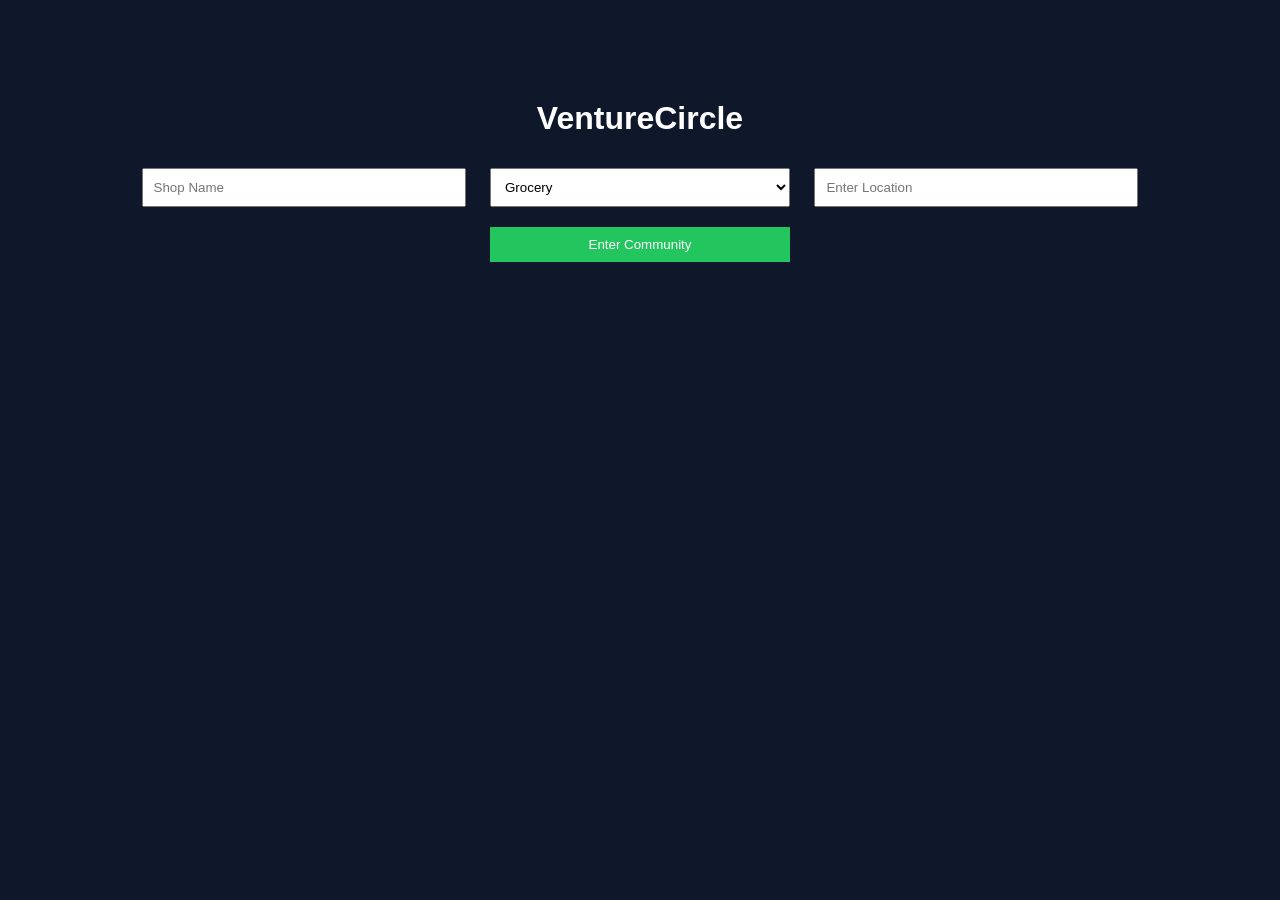
==== index.html @ 06056c74 "Add files via upload" ====
<!DOCTYPE html>
<html>
<head>
  <title>VentureCircle</title>
  <link rel="stylesheet" href="style.css">
</head>
<body>

<div class="container">
  <h1>VentureCircle</h1>

  <input type="text" id="shopName" placeholder="Shop Name">
  
  <select id="shopType">
    <option>Grocery</option>
    <option>Electronics</option>
    <option>Pharmacy</option>
  </select>

  <input type="text" id="location" placeholder="Enter Location">

  <button onclick="register()">Enter Community</button>
</div>

<script src="app.js"></script>
</body>
</html>
---- style.css ----
body {
  font-family: Arial;
  background: #0f172a;
  color: white;
  text-align: center;
}

.container {
  margin-top: 100px;
}

input, select, button {
  padding: 10px;
  margin: 10px;
  width: 80%;
  max-width: 300px;
}

button {
  background: #22c55e;
  border: none;
  color: white;
  cursor: pointer;
}
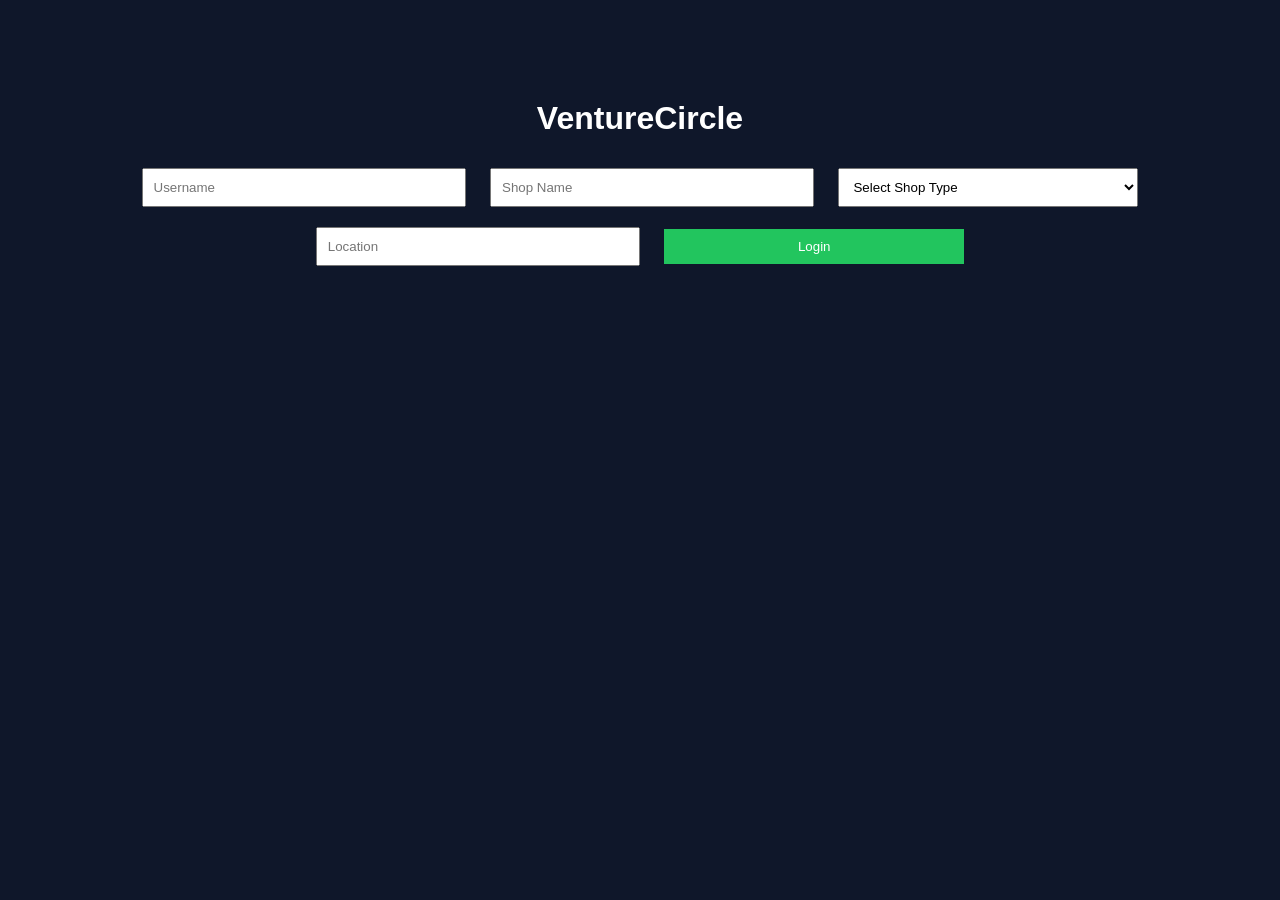
==== commit d413c61a: "Added login system and product database filtering" ====
--- a/index.html
+++ b/index.html
@@ -1,7 +1,7 @@
 <!DOCTYPE html>
 <html>
 <head>
-  <title>VentureCircle</title>
+  <title>VentureCircle Login</title>
   <link rel="stylesheet" href="style.css">
 </head>
 <body>
@@ -9,17 +9,20 @@
 <div class="container">
   <h1>VentureCircle</h1>
 
+  <input type="text" id="username" placeholder="Username">
+  
   <input type="text" id="shopName" placeholder="Shop Name">
-  
+
   <select id="shopType">
+    <option value="">Select Shop Type</option>
+    <option>Electronics</option>
     <option>Grocery</option>
-    <option>Electronics</option>
     <option>Pharmacy</option>
   </select>
 
-  <input type="text" id="location" placeholder="Enter Location">
+  <input type="text" id="location" placeholder="Location">
 
-  <button onclick="register()">Enter Community</button>
+  <button onclick="login()">Login</button>
 </div>
 
 <script src="app.js"></script>
--- a/style.css
+++ b/style.css
@@ -21,4 +21,13 @@
   border: none;
   color: white;
   cursor: pointer;
+}
+.card {
+  background: #1e293b;
+  margin: 10px auto;
+  padding: 15px;
+  width: 80%;
+  max-width: 400px;
+  border-radius: 10px;
+  text-align: left;
 }
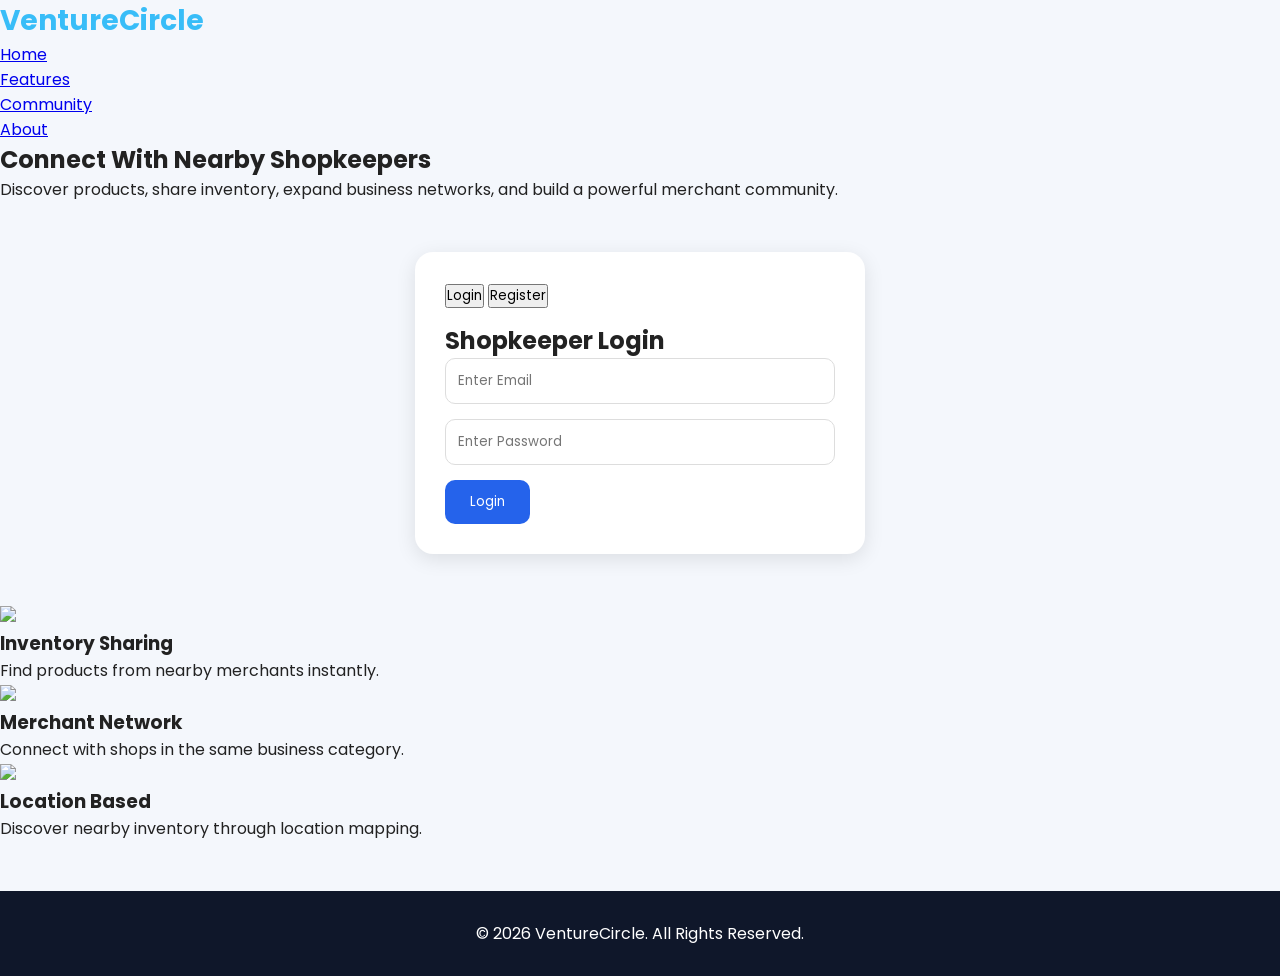
==== commit 85d5897e: "Ecommerce dashboard complete frontend project" ====
--- a/index.html
+++ b/index.html
@@ -1,30 +1,222 @@
 <!DOCTYPE html>
-<html>
+<html lang="en">
+
 <head>
-  <title>VentureCircle Login</title>
-  <link rel="stylesheet" href="style.css">
+    <meta charset="UTF-8">
+    <meta name="viewport" content="width=device-width, initial-scale=1.0">
+    <title>VentureCircle - Shopkeeper Community</title>
+
+    <link rel="stylesheet" href="style.css">
+
+    <link href="https://fonts.googleapis.com/css2?family=Poppins:wght@300;400;500;600;700&display=swap"
+        rel="stylesheet">
 </head>
+
 <body>
 
-<div class="container">
-  <h1>VentureCircle</h1>
-
-  <input type="text" id="username" placeholder="Username">
-  
-  <input type="text" id="shopName" placeholder="Shop Name">
-
-  <select id="shopType">
-    <option value="">Select Shop Type</option>
-    <option>Electronics</option>
-    <option>Grocery</option>
-    <option>Pharmacy</option>
-  </select>
-
-  <input type="text" id="location" placeholder="Location">
-
-  <button onclick="login()">Login</button>
-</div>
-
-<script src="app.js"></script>
+    <!-- Navigation -->
+
+    <nav class="navbar">
+
+        <div class="logo">
+            VentureCircle
+        </div>
+
+        <ul class="nav-links">
+            <li><a href="#">Home</a></li>
+            <li><a href="#">Features</a></li>
+            <li><a href="#">Community</a></li>
+            <li><a href="#">About</a></li>
+        </ul>
+
+    </nav>
+
+    <!-- Hero Section -->
+
+    <section class="hero">
+
+        <div class="hero-content">
+
+            <h1>
+                Connect With Nearby Shopkeepers
+            </h1>
+
+            <p>
+                Discover products, share inventory, expand business networks,
+                and build a powerful merchant community.
+            </p>
+
+        </div>
+
+    </section>
+
+    <!-- Authentication Container -->
+
+    <section class="auth-container">
+
+        <!-- Toggle Buttons -->
+
+        <div class="auth-toggle">
+
+            <button id="loginTab" class="active-tab"
+                onclick="showLogin()">
+                Login
+            </button>
+
+            <button id="registerTab"
+                onclick="showRegister()">
+                Register
+            </button>
+
+        </div>
+
+        <!-- Error Box -->
+
+        <div id="errorBox" class="error-box"></div>
+
+        <!-- Login Form -->
+
+        <div id="loginForm">
+
+            <h2>Shopkeeper Login</h2>
+
+            <input
+                type="email"
+                id="loginEmail"
+                placeholder="Enter Email">
+
+            <input
+                type="password"
+                id="loginPassword"
+                placeholder="Enter Password">
+
+            <button
+                class="primary-btn"
+                onclick="loginUser()">
+                Login
+            </button>
+
+        </div>
+
+        <!-- Register Form -->
+
+        <div id="registerForm" style="display:none;">
+
+            <h2>Create Account</h2>
+
+            <input
+                type="text"
+                id="registerName"
+                placeholder="Shopkeeper Name">
+
+            <input
+                type="email"
+                id="registerEmail"
+                placeholder="Email Address">
+
+            <input
+                type="tel"
+                id="registerMobile"
+                placeholder="Mobile Number">
+
+            <input
+                type="password"
+                id="registerPassword"
+                placeholder="Password">
+
+            <input
+                type="password"
+                id="confirmPassword"
+                placeholder="Confirm Password">
+
+            <button
+                class="primary-btn"
+                onclick="registerUser()">
+                Register
+            </button>
+
+        </div>
+
+    </section>
+
+    <!-- Features -->
+
+    <section class="features">
+
+        <div class="feature-card">
+
+            <img src="https://cdn-icons-png.flaticon.com/512/3081/3081559.png">
+
+            <h3>Inventory Sharing</h3>
+
+            <p>
+                Find products from nearby merchants instantly.
+            </p>
+
+        </div>
+
+        <div class="feature-card">
+
+            <img src="https://cdn-icons-png.flaticon.com/512/3209/3209265.png">
+
+            <h3>Merchant Network</h3>
+
+            <p>
+                Connect with shops in the same business category.
+            </p>
+
+        </div>
+
+        <div class="feature-card">
+
+            <img src="https://cdn-icons-png.flaticon.com/512/2331/2331966.png">
+
+            <h3>Location Based</h3>
+
+            <p>
+                Discover nearby inventory through location mapping.
+            </p>
+
+        </div>
+
+    </section>
+
+    <!-- Footer -->
+
+    <footer>
+
+        <p>
+            © 2026 VentureCircle. All Rights Reserved.
+        </p>
+
+    </footer>
+
+    <!-- JS -->
+
+    <script>
+
+        function showLogin() {
+
+            document.getElementById("loginForm").style.display = "block";
+            document.getElementById("registerForm").style.display = "none";
+
+            document.getElementById("loginTab").classList.add("active-tab");
+            document.getElementById("registerTab").classList.remove("active-tab");
+        }
+
+        function showRegister() {
+
+            document.getElementById("loginForm").style.display = "none";
+            document.getElementById("registerForm").style.display = "block";
+
+            document.getElementById("registerTab").classList.add("active-tab");
+            document.getElementById("loginTab").classList.remove("active-tab");
+        }
+
+    </script>
+
+    <script src="app.js"></script>
+
 </body>
+
 </html>
--- a/style.css
+++ b/style.css
@@ -1,33 +1,451 @@
-body {
-  font-family: Arial;
-  background: #0f172a;
-  color: white;
-  text-align: center;
-}
-
-.container {
-  margin-top: 100px;
-}
-
-input, select, button {
-  padding: 10px;
-  margin: 10px;
-  width: 80%;
-  max-width: 300px;
-}
-
-button {
-  background: #22c55e;
-  border: none;
-  color: white;
-  cursor: pointer;
-}
-.card {
-  background: #1e293b;
-  margin: 10px auto;
-  padding: 15px;
-  width: 80%;
-  max-width: 400px;
-  border-radius: 10px;
-  text-align: left;
+/* =========================
+   GLOBAL STYLES
+========================= */
+
+*{
+    margin:0;
+    padding:0;
+    box-sizing:border-box;
+    font-family:'Poppins',sans-serif;
+}
+
+body{
+    background:#f4f7fc;
+    color:#222;
+    min-height:100vh;
+}
+
+/* =========================
+   NAVBAR
+========================= */
+
+.dashboard-navbar{
+    width:100%;
+    height:70px;
+    background:#0f172a;
+    color:white;
+    display:flex;
+    justify-content:space-between;
+    align-items:center;
+    padding:0 40px;
+    position:sticky;
+    top:0;
+    z-index:1000;
+}
+
+.logo{
+    font-size:28px;
+    font-weight:700;
+    color:#38bdf8;
+}
+
+.nav-right{
+    display:flex;
+    gap:20px;
+    align-items:center;
+}
+
+.logout-btn{
+    background:#ef4444;
+    color:white;
+    border:none;
+    padding:10px 20px;
+    border-radius:8px;
+    cursor:pointer;
+}
+
+/* =========================
+   HERO SECTION
+========================= */
+
+.dashboard-hero{
+    height:350px;
+    background:url('https://images.unsplash.com/photo-1556740749-887f6717d7e4')
+    center center/cover no-repeat;
+    position:relative;
+}
+
+.hero-overlay{
+    width:100%;
+    height:100%;
+    background:rgba(0,0,0,.6);
+    display:flex;
+    flex-direction:column;
+    justify-content:center;
+    align-items:center;
+    color:white;
+    text-align:center;
+}
+
+.hero-overlay h1{
+    font-size:50px;
+    margin-bottom:15px;
+}
+
+.hero-overlay p{
+    font-size:18px;
+    max-width:700px;
+}
+
+/* =========================
+   SEARCH BAR
+========================= */
+
+.search-section{
+    padding:30px;
+    display:flex;
+    justify-content:center;
+}
+
+#searchInput{
+    width:70%;
+    padding:15px;
+    border:none;
+    border-radius:12px;
+    font-size:16px;
+    box-shadow:0 4px 15px rgba(0,0,0,.15);
+}
+
+/* =========================
+   FILTERS
+========================= */
+
+.filter-section{
+    display:flex;
+    justify-content:center;
+    gap:20px;
+    margin-bottom:30px;
+}
+
+.filter-section select{
+    padding:12px;
+    border-radius:10px;
+    border:1px solid #ddd;
+}
+
+/* =========================
+   ADD PRODUCT
+========================= */
+
+.add-product-container{
+    width:90%;
+    max-width:700px;
+    margin:30px auto;
+    background:white;
+    padding:25px;
+    border-radius:15px;
+    box-shadow:0 4px 20px rgba(0,0,0,.1);
+}
+
+.add-product-container h2{
+    margin-bottom:20px;
+}
+
+.add-product-container input,
+.add-product-container textarea{
+    width:100%;
+    padding:12px;
+    margin-bottom:15px;
+    border:1px solid #ccc;
+    border-radius:10px;
+}
+
+.add-product-container textarea{
+    min-height:120px;
+}
+
+/* =========================
+   BUTTONS
+========================= */
+
+.primary-btn{
+    background:#2563eb;
+    color:white;
+    border:none;
+    padding:12px 25px;
+    border-radius:10px;
+    cursor:pointer;
+    transition:.3s;
+}
+
+.primary-btn:hover{
+    background:#1d4ed8;
+}
+
+/* =========================
+   PRODUCT SECTION
+========================= */
+
+.products-section{
+    padding:40px;
+}
+
+.products-section h2{
+    margin-bottom:20px;
+}
+
+.product-grid{
+    display:grid;
+    grid-template-columns:
+    repeat(auto-fit,minmax(280px,1fr));
+    gap:25px;
+}
+
+/* =========================
+   PRODUCT CARD
+========================= */
+
+.card{
+    background:white;
+    border-radius:18px;
+    overflow:hidden;
+    box-shadow:0 5px 25px rgba(0,0,0,.1);
+    transition:.3s;
+    cursor:pointer;
+}
+
+.card:hover{
+    transform:translateY(-10px);
+}
+
+.card img{
+    width:100%;
+    height:220px;
+    object-fit:cover;
+}
+
+.card-content{
+    padding:20px;
+}
+
+.card h3{
+    margin-bottom:10px;
+}
+
+.card p{
+    color:#555;
+}
+
+/* =========================
+   CART SIDEBAR
+========================= */
+
+.cart-sidebar{
+    position:fixed;
+    right:0;
+    top:70px;
+    width:300px;
+    height:100%;
+    background:white;
+    box-shadow:-3px 0 15px rgba(0,0,0,.15);
+    padding:20px;
+    overflow-y:auto;
+}
+
+.cart-sidebar h2{
+    margin-bottom:20px;
+}
+
+.cart-item{
+    padding:10px;
+    border-bottom:1px solid #ddd;
+}
+
+.cart-footer{
+    margin-top:20px;
+}
+
+/* =========================
+   MODAL
+========================= */
+
+.modal{
+    display:none;
+    position:fixed;
+    top:0;
+    left:0;
+    width:100%;
+    height:100%;
+    background:rgba(0,0,0,.75);
+    z-index:9999;
+}
+
+.modal-content{
+    width:90%;
+    max-width:700px;
+    background:white;
+    margin:50px auto;
+    padding:30px;
+    border-radius:20px;
+    position:relative;
+}
+
+.close-btn{
+    position:absolute;
+    right:20px;
+    top:15px;
+    font-size:30px;
+    cursor:pointer;
+}
+
+.modal-image{
+    width:100%;
+    height:350px;
+    object-fit:cover;
+    border-radius:15px;
+    margin-bottom:20px;
+}
+
+/* =========================
+   ACTIVITY SECTION
+========================= */
+
+.activity-section{
+    padding:40px;
+}
+
+.activity-section h2{
+    margin-bottom:20px;
+}
+
+#activityContainer{
+    display:grid;
+    gap:15px;
+}
+
+.activity-card{
+    background:white;
+    padding:15px;
+    border-radius:12px;
+    box-shadow:0 3px 10px rgba(0,0,0,.08);
+}
+
+/* =========================
+   MERCHANT SECTION
+========================= */
+
+.community-section{
+    padding:40px;
+}
+
+#merchantContainer{
+    display:grid;
+    grid-template-columns:
+    repeat(auto-fit,minmax(250px,1fr));
+    gap:20px;
+}
+
+.merchant-card{
+    background:white;
+    border-radius:15px;
+    padding:20px;
+    box-shadow:0 4px 15px rgba(0,0,0,.08);
+}
+
+/* =========================
+   FLOATING BUTTON
+========================= */
+
+.floating-btn{
+    position:fixed;
+    bottom:30px;
+    right:330px;
+    width:55px;
+    height:55px;
+    border:none;
+    border-radius:50%;
+    background:#2563eb;
+    color:white;
+    font-size:22px;
+    cursor:pointer;
+    box-shadow:0 4px 15px rgba(0,0,0,.2);
+}
+
+/* =========================
+   FOOTER
+========================= */
+
+footer{
+    background:#0f172a;
+    color:white;
+    text-align:center;
+    padding:30px;
+    margin-top:50px;
+}
+
+/* =========================
+   LOGIN PAGE STYLES
+========================= */
+
+.auth-container{
+    width:450px;
+    max-width:95%;
+    background:white;
+    margin:50px auto;
+    padding:30px;
+    border-radius:18px;
+    box-shadow:0 5px 20px rgba(0,0,0,.1);
+}
+
+.auth-container input{
+    width:100%;
+    padding:12px;
+    margin-bottom:15px;
+    border-radius:10px;
+    border:1px solid #ddd;
+}
+
+.error-box{
+    color:red;
+    margin-bottom:15px;
+    font-weight:600;
+}
+
+/* =========================
+   RESPONSIVE DESIGN
+========================= */
+
+@media(max-width:992px){
+
+    .cart-sidebar{
+        position:relative;
+        width:100%;
+        top:0;
+        height:auto;
+    }
+
+    .floating-btn{
+        right:20px;
+    }
+
+    .hero-overlay h1{
+        font-size:35px;
+    }
+
+    #searchInput{
+        width:95%;
+    }
+}
+
+@media(max-width:768px){
+
+    .dashboard-navbar{
+        flex-direction:column;
+        height:auto;
+        padding:15px;
+    }
+
+    .filter-section{
+        flex-direction:column;
+        align-items:center;
+    }
+
+    .hero-overlay h1{
+        font-size:28px;
+    }
+
+    .hero-overlay p{
+        font-size:15px;
+        padding:0 20px;
+    }
 }
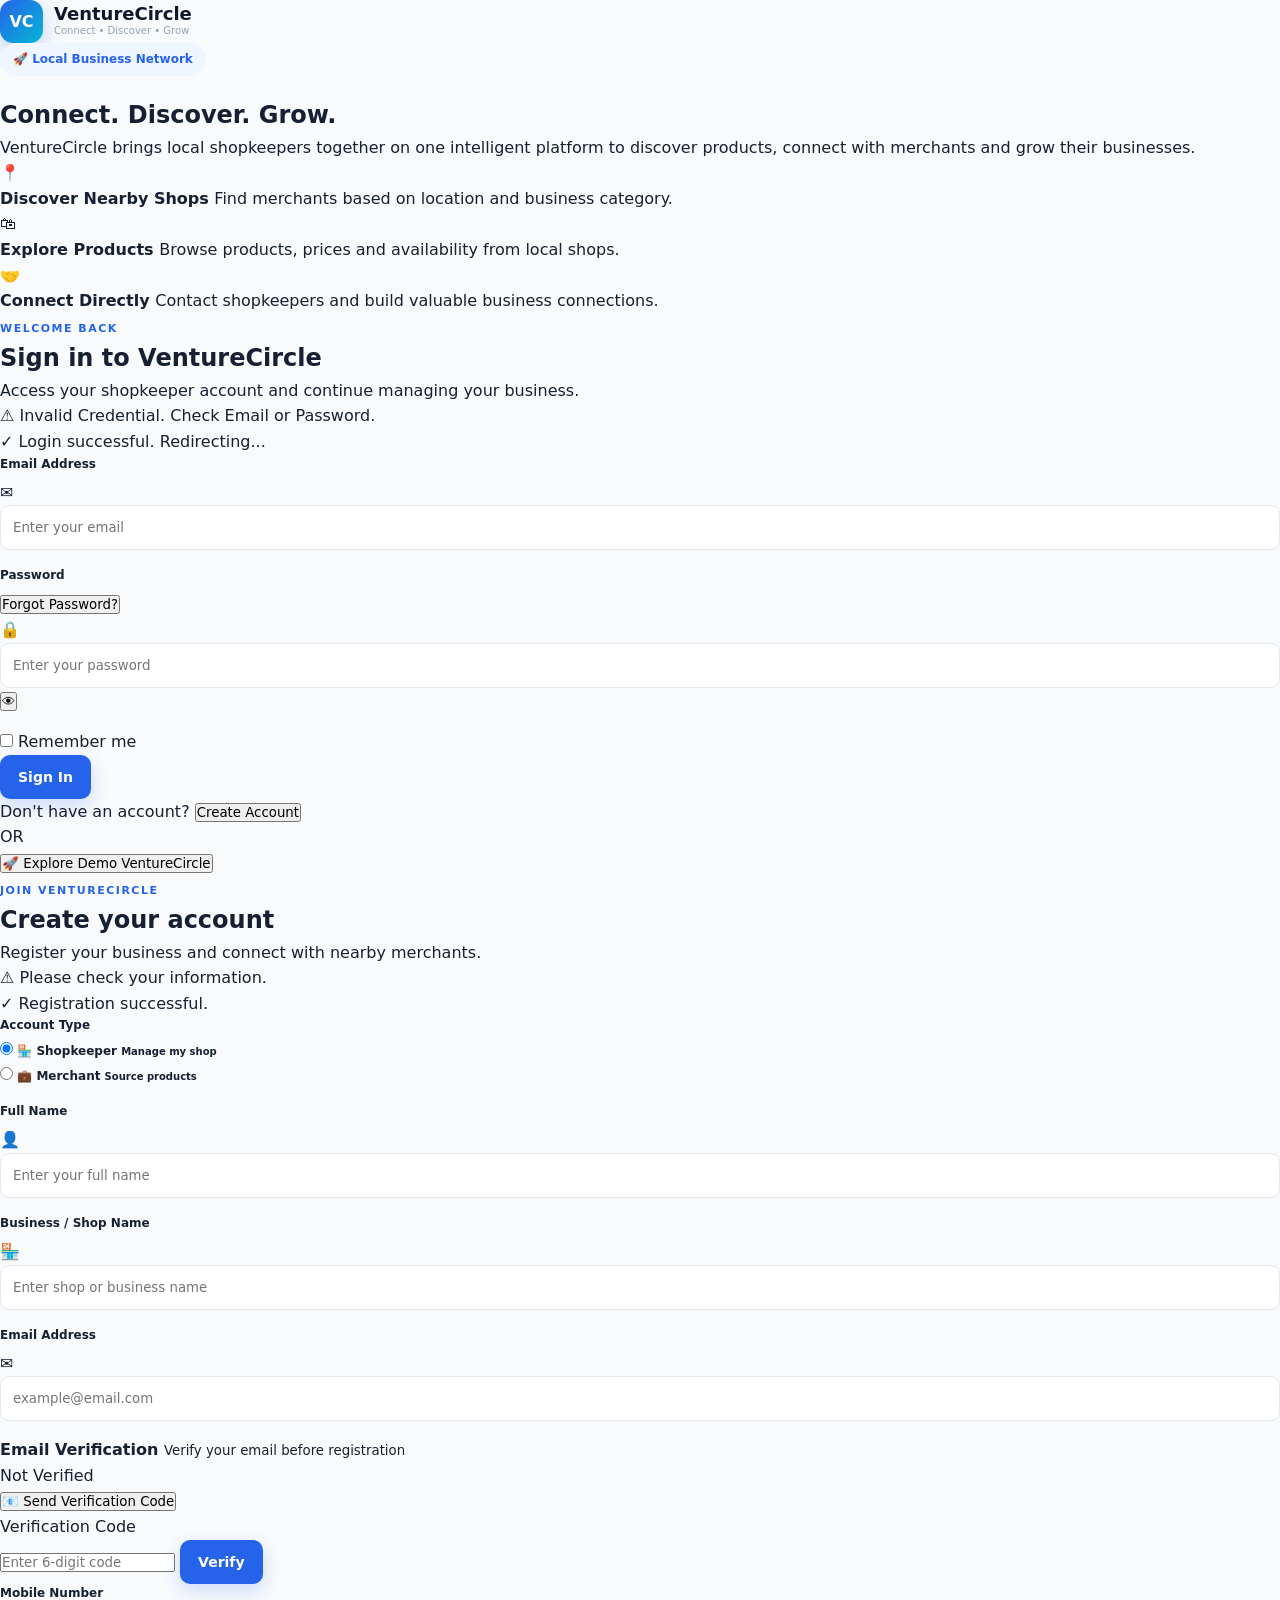
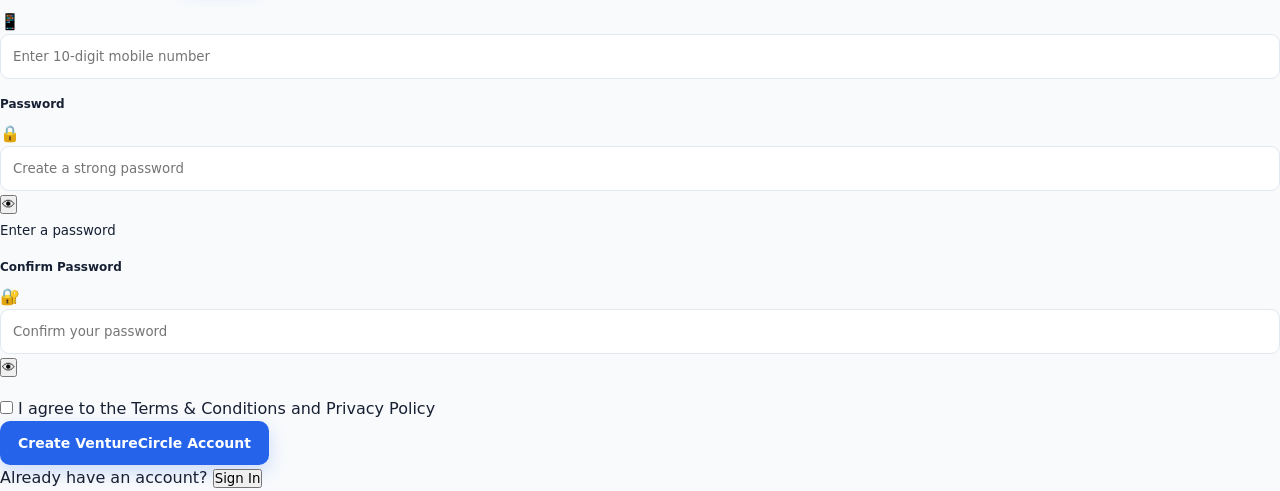
==== commit 3c06ec41: "Improved VentureCircle UI UX and authentication" ====
--- a/index.html
+++ b/index.html
@@ -1,222 +1,1048 @@
 <!DOCTYPE html>
 <html lang="en">
-
 <head>
     <meta charset="UTF-8">
-    <meta name="viewport" content="width=device-width, initial-scale=1.0">
-    <title>VentureCircle - Shopkeeper Community</title>
+
+    <meta name="viewport"
+          content="width=device-width, initial-scale=1.0">
+
+    <meta name="description"
+          content="VentureCircle - Connect local shopkeepers, discover products and grow your business.">
+
+    <meta name="theme-color"
+          content="#2563eb">
+
+    <title>VentureCircle | Login & Register</title>
 
     <link rel="stylesheet" href="style.css">
-
-    <link href="https://fonts.googleapis.com/css2?family=Poppins:wght@300;400;500;600;700&display=swap"
-        rel="stylesheet">
 </head>
 
-<body>
-
-    <!-- Navigation -->
-
-    <nav class="navbar">
-
-        <div class="logo">
-            VentureCircle
+<body class="auth-page">
+
+<!-- =====================================================
+     AUTHENTICATION APPLICATION
+===================================================== -->
+
+<div class="auth-wrapper">
+
+    <!-- =================================================
+         LEFT BRAND PANEL
+    ================================================== -->
+
+    <section class="auth-brand-panel">
+
+        <div class="auth-brand-content">
+
+            <a href="index.html" class="brand auth-brand">
+
+                <div class="brand-logo">
+                    VC
+                </div>
+
+                <div class="brand-text">
+
+                    <strong>
+                        VentureCircle
+                    </strong>
+
+                    <span>
+                        Connect • Discover • Grow
+                    </span>
+
+                </div>
+
+            </a>
+
+
+            <div class="auth-hero-content">
+
+                <span class="hero-badge">
+                    🚀 Local Business Network
+                </span>
+
+                <h1>
+                    Connect.
+                    <span>Discover.</span>
+                    Grow.
+                </h1>
+
+                <p>
+                    VentureCircle brings local shopkeepers
+                    together on one intelligent platform to
+                    discover products, connect with merchants
+                    and grow their businesses.
+                </p>
+
+            </div>
+
+
+            <!-- =========================================
+                 BENEFITS
+            ========================================== -->
+
+            <div class="auth-benefits">
+
+                <div class="auth-benefit">
+
+                    <div class="auth-benefit-icon">
+                        📍
+                    </div>
+
+                    <div>
+                        <strong>
+                            Discover Nearby Shops
+                        </strong>
+
+                        <span>
+                            Find merchants based on location
+                            and business category.
+                        </span>
+                    </div>
+
+                </div>
+
+
+                <div class="auth-benefit">
+
+                    <div class="auth-benefit-icon">
+                        🛍
+                    </div>
+
+                    <div>
+                        <strong>
+                            Explore Products
+                        </strong>
+
+                        <span>
+                            Browse products, prices and
+                            availability from local shops.
+                        </span>
+                    </div>
+
+                </div>
+
+
+                <div class="auth-benefit">
+
+                    <div class="auth-benefit-icon">
+                        🤝
+                    </div>
+
+                    <div>
+                        <strong>
+                            Connect Directly
+                        </strong>
+
+                        <span>
+                            Contact shopkeepers and build
+                            valuable business connections.
+                        </span>
+                    </div>
+
+                </div>
+
+            </div>
+
         </div>
 
-        <ul class="nav-links">
-            <li><a href="#">Home</a></li>
-            <li><a href="#">Features</a></li>
-            <li><a href="#">Community</a></li>
-            <li><a href="#">About</a></li>
-        </ul>
-
-    </nav>
-
-    <!-- Hero Section -->
-
-    <section class="hero">
-
-        <div class="hero-content">
-
-            <h1>
-                Connect With Nearby Shopkeepers
-            </h1>
+
+        <!-- Decorative shapes -->
+
+        <div class="auth-decoration decoration-one"></div>
+
+        <div class="auth-decoration decoration-two"></div>
+
+        <div class="auth-decoration decoration-three"></div>
+
+    </section>
+
+
+    <!-- =================================================
+         RIGHT AUTH PANEL
+    ================================================== -->
+
+    <section class="auth-form-panel">
+
+        <div class="auth-form-container">
+
+
+            <!-- =========================================
+                 LOGIN FORM
+            ========================================== -->
+
+            <div
+                id="loginView"
+                class="auth-view active"
+            >
+
+                <div class="auth-heading">
+
+                    <span class="section-label">
+                        WELCOME BACK
+                    </span>
+
+                    <h2>
+                        Sign in to VentureCircle
+                    </h2>
+
+                    <p>
+                        Access your shopkeeper account
+                        and continue managing your business.
+                    </p>
+
+                </div>
+
+
+                <!-- LOGIN ERROR -->
+
+                <div
+                    id="loginError"
+                    class="auth-alert auth-alert-error"
+                    role="alert"
+                    aria-live="polite"
+                >
+                    <span>
+                        ⚠️
+                    </span>
+
+                    <span id="loginErrorMessage">
+                        Invalid Credential. Check Email or Password.
+                    </span>
+                </div>
+
+
+                <!-- LOGIN SUCCESS -->
+
+                <div
+                    id="loginSuccess"
+                    class="auth-alert auth-alert-success"
+                    role="status"
+                    aria-live="polite"
+                >
+                    <span>
+                        ✓
+                    </span>
+
+                    <span>
+                        Login successful. Redirecting...
+                    </span>
+                </div>
+
+
+                <form
+                    id="loginForm"
+                    novalidate
+                >
+
+                    <!-- EMAIL -->
+
+                    <div class="form-group">
+
+                        <label for="loginEmail">
+                            Email Address
+                        </label>
+
+                        <div class="input-wrapper">
+
+                            <span class="input-icon">
+                                ✉️
+                            </span>
+
+                            <input
+                                type="email"
+                                id="loginEmail"
+                                name="email"
+                                class="form-control auth-input"
+                                placeholder="Enter your email"
+                                autocomplete="email"
+                                required
+                            >
+
+                        </div>
+
+                        <small
+                            id="loginEmailError"
+                            class="field-error"
+                        ></small>
+
+                    </div>
+
+
+                    <!-- PASSWORD -->
+
+                    <div class="form-group">
+
+                        <div class="password-label-row">
+
+                            <label for="loginPassword">
+                                Password
+                            </label>
+
+                            <button
+                                type="button"
+                                class="forgot-password"
+                                id="forgotPasswordBtn"
+                            >
+                                Forgot Password?
+                            </button>
+
+                        </div>
+
+
+                        <div class="input-wrapper">
+
+                            <span class="input-icon">
+                                🔒
+                            </span>
+
+                            <input
+                                type="password"
+                                id="loginPassword"
+                                name="password"
+                                class="form-control auth-input"
+                                placeholder="Enter your password"
+                                autocomplete="current-password"
+                                required
+                            >
+
+                            <button
+                                type="button"
+                                class="password-toggle"
+                                data-target="loginPassword"
+                                aria-label="Show password"
+                            >
+                                👁
+                            </button>
+
+                        </div>
+
+                        <small
+                            id="loginPasswordError"
+                            class="field-error"
+                        ></small>
+
+                    </div>
+
+
+                    <!-- REMEMBER -->
+
+                    <div class="remember-row">
+
+                        <label class="checkbox-label">
+
+                            <input
+                                type="checkbox"
+                                id="rememberMe"
+                            >
+
+                            <span>
+                                Remember me
+                            </span>
+
+                        </label>
+
+                    </div>
+
+
+                    <!-- LOGIN BUTTON -->
+
+                    <button
+                        type="submit"
+                        class="btn btn-primary auth-submit"
+                        id="loginBtn"
+                    >
+
+                        <span class="button-text">
+                            Sign In
+                        </span>
+
+                        <span
+                            class="button-loader"
+                            hidden
+                        >
+                            <span class="spinner"></span>
+                            Signing In...
+                        </span>
+
+                    </button>
+
+                </form>
+
+
+                <!-- REGISTER -->
+
+                <div class="auth-switch">
+
+                    <span>
+                        Don't have an account?
+                    </span>
+
+                    <button
+                        type="button"
+                        id="showRegisterBtn"
+                        class="auth-switch-button"
+                    >
+                        Create Account
+                    </button>
+
+                </div>
+
+
+                <div class="auth-divider">
+                    <span>
+                        OR
+                    </span>
+                </div>
+
+
+                <!-- DEMO ACCESS -->
+
+                <button
+                    type="button"
+                    id="demoLoginBtn"
+                    class="demo-login-button"
+                >
+                    🚀 Explore Demo VentureCircle
+                </button>
+
+            </div>
+
+
+            <!-- =========================================
+                 REGISTER FORM
+            ========================================== -->
+
+            <div
+                id="registerView"
+                class="auth-view"
+            >
+
+                <div class="auth-heading">
+
+                    <span class="section-label">
+                        JOIN VENTURECIRCLE
+                    </span>
+
+                    <h2>
+                        Create your account
+                    </h2>
+
+                    <p>
+                        Register your business and connect
+                        with nearby merchants.
+                    </p>
+
+                </div>
+
+
+                <!-- REGISTER ERROR -->
+
+                <div
+                    id="registerError"
+                    class="auth-alert auth-alert-error"
+                    role="alert"
+                    aria-live="polite"
+                >
+
+                    <span>
+                        ⚠️
+                    </span>
+
+                    <span id="registerErrorMessage">
+                        Please check your information.
+                    </span>
+
+                </div>
+
+
+                <!-- REGISTER SUCCESS -->
+
+                <div
+                    id="registerSuccess"
+                    class="auth-alert auth-alert-success"
+                    role="status"
+                    aria-live="polite"
+                >
+
+                    <span>
+                        ✓
+                    </span>
+
+                    <span id="registerSuccessMessage">
+                        Registration successful.
+                    </span>
+
+                </div>
+
+
+                <form
+                    id="registerForm"
+                    novalidate
+                >
+
+                    <!-- ACCOUNT TYPE -->
+
+                    <div class="form-group">
+
+                        <label>
+                            Account Type
+                        </label>
+
+                        <div class="account-type-grid">
+
+                            <label class="account-type-card">
+
+                                <input
+                                    type="radio"
+                                    name="accountType"
+                                    value="Shopkeeper"
+                                    checked
+                                >
+
+                                <span class="account-type-content">
+
+                                    <span class="account-type-icon">
+                                        🏪
+                                    </span>
+
+                                    <span>
+                                        <strong>
+                                            Shopkeeper
+                                        </strong>
+
+                                        <small>
+                                            Manage my shop
+                                        </small>
+                                    </span>
+
+                                </span>
+
+                            </label>
+
+
+                            <label class="account-type-card">
+
+                                <input
+                                    type="radio"
+                                    name="accountType"
+                                    value="Merchant"
+                                >
+
+                                <span class="account-type-content">
+
+                                    <span class="account-type-icon">
+                                        💼
+                                    </span>
+
+                                    <span>
+                                        <strong>
+                                            Merchant
+                                        </strong>
+
+                                        <small>
+                                            Source products
+                                        </small>
+                                    </span>
+
+                                </span>
+
+                            </label>
+
+                        </div>
+
+                    </div>
+
+
+                    <!-- NAME -->
+
+                    <div class="form-group">
+
+                        <label for="registerName">
+                            Full Name
+                        </label>
+
+                        <div class="input-wrapper">
+
+                            <span class="input-icon">
+                                👤
+                            </span>
+
+                            <input
+                                type="text"
+                                id="registerName"
+                                name="name"
+                                class="form-control auth-input"
+                                placeholder="Enter your full name"
+                                autocomplete="name"
+                                required
+                            >
+
+                        </div>
+
+                        <small
+                            id="registerNameError"
+                            class="field-error"
+                        ></small>
+
+                    </div>
+
+
+                    <!-- BUSINESS NAME -->
+
+                    <div class="form-group">
+
+                        <label for="registerBusiness">
+                            Business / Shop Name
+                        </label>
+
+                        <div class="input-wrapper">
+
+                            <span class="input-icon">
+                                🏪
+                            </span>
+
+                            <input
+                                type="text"
+                                id="registerBusiness"
+                                name="business"
+                                class="form-control auth-input"
+                                placeholder="Enter shop or business name"
+                                required
+                            >
+
+                        </div>
+
+                        <small
+                            id="registerBusinessError"
+                            class="field-error"
+                        ></small>
+
+                    </div>
+
+
+                    <!-- EMAIL -->
+
+                    <div class="form-group">
+
+                        <label for="registerEmail">
+                            Email Address
+                        </label>
+
+                        <div class="input-wrapper">
+
+                            <span class="input-icon">
+                                ✉️
+                            </span>
+
+                            <input
+                                type="email"
+                                id="registerEmail"
+                                name="email"
+                                class="form-control auth-input"
+                                placeholder="example@email.com"
+                                autocomplete="email"
+                                required
+                            >
+
+                        </div>
+
+                        <small
+                            id="registerEmailError"
+                            class="field-error"
+                        ></small>
+
+                    </div>
+
+
+                    <!-- EMAIL VERIFICATION -->
+
+                    <div
+                        id="emailVerificationArea"
+                        class="verification-area"
+                    >
+
+                        <div class="verification-header">
+
+                            <div>
+
+                                <strong>
+                                    Email Verification
+                                </strong>
+
+                                <small>
+                                    Verify your email before registration
+                                </small>
+
+                            </div>
+
+                            <span class="verification-status">
+                                Not Verified
+                            </span>
+
+                        </div>
+
+
+                        <button
+                            type="button"
+                            id="sendVerificationBtn"
+                            class="verification-button"
+                        >
+                            📧 Send Verification Code
+                        </button>
+
+
+                        <div
+                            id="verificationCodeArea"
+                            class="verification-code-area"
+                        >
+
+                            <label for="verificationCode">
+                                Verification Code
+                            </label>
+
+                            <div class="verification-input-row">
+
+                                <input
+                                    type="text"
+                                    id="verificationCode"
+                                    maxlength="6"
+                                    placeholder="Enter 6-digit code"
+                                    inputmode="numeric"
+                                >
+
+                                <button
+                                    type="button"
+                                    id="verifyEmailBtn"
+                                    class="btn btn-primary"
+                                >
+                                    Verify
+                                </button>
+
+                            </div>
+
+                            <small
+                                id="verificationMessage"
+                                class="verification-message"
+                            ></small>
+
+                        </div>
+
+                    </div>
+
+
+                    <!-- MOBILE -->
+
+                    <div class="form-group">
+
+                        <label for="registerMobile">
+                            Mobile Number
+                        </label>
+
+                        <div class="input-wrapper">
+
+                            <span class="input-icon">
+                                📱
+                            </span>
+
+                            <input
+                                type="tel"
+                                id="registerMobile"
+                                name="mobile"
+                                class="form-control auth-input"
+                                placeholder="Enter 10-digit mobile number"
+                                maxlength="10"
+                                inputmode="numeric"
+                                autocomplete="tel"
+                                required
+                            >
+
+                        </div>
+
+                        <small
+                            id="registerMobileError"
+                            class="field-error"
+                        ></small>
+
+                    </div>
+
+
+                    <!-- PASSWORD -->
+
+                    <div class="form-group">
+
+                        <label for="registerPassword">
+                            Password
+                        </label>
+
+                        <div class="input-wrapper">
+
+                            <span class="input-icon">
+                                🔒
+                            </span>
+
+                            <input
+                                type="password"
+                                id="registerPassword"
+                                name="password"
+                                class="form-control auth-input"
+                                placeholder="Create a strong password"
+                                autocomplete="new-password"
+                                required
+                            >
+
+                            <button
+                                type="button"
+                                class="password-toggle"
+                                data-target="registerPassword"
+                            >
+                                👁
+                            </button>
+
+                        </div>
+
+                        <div
+                            id="passwordStrength"
+                            class="password-strength"
+                        >
+
+                            <div class="strength-bar">
+
+                                <span></span>
+                                <span></span>
+                                <span></span>
+                                <span></span>
+
+                            </div>
+
+                            <small id="passwordStrengthText">
+                                Enter a password
+                            </small>
+
+                        </div>
+
+                    </div>
+
+
+                    <!-- CONFIRM PASSWORD -->
+
+                    <div class="form-group">
+
+                        <label for="registerConfirmPassword">
+                            Confirm Password
+                        </label>
+
+                        <div class="input-wrapper">
+
+                            <span class="input-icon">
+                                🔐
+                            </span>
+
+                            <input
+                                type="password"
+                                id="registerConfirmPassword"
+                                name="confirmPassword"
+                                class="form-control auth-input"
+                                placeholder="Confirm your password"
+                                autocomplete="new-password"
+                                required
+                            >
+
+                            <button
+                                type="button"
+                                class="password-toggle"
+                                data-target="registerConfirmPassword"
+                            >
+                                👁
+                            </button>
+
+                        </div>
+
+                        <small
+                            id="registerConfirmPasswordError"
+                            class="field-error"
+                        ></small>
+
+                    </div>
+
+
+                    <!-- TERMS -->
+
+                    <div class="terms-row">
+
+                        <label class="checkbox-label">
+
+                            <input
+                                type="checkbox"
+                                id="termsAgreement"
+                                required
+                            >
+
+                            <span>
+                                I agree to the
+                                <a href="#">
+                                    Terms & Conditions
+                                </a>
+                                and
+                                <a href="#">
+                                    Privacy Policy
+                                </a>
+                            </span>
+
+                        </label>
+
+                    </div>
+
+
+                    <!-- REGISTER BUTTON -->
+
+                    <button
+                        type="submit"
+                        class="btn btn-primary auth-submit"
+                        id="registerBtn"
+                    >
+
+                        <span class="button-text">
+                            Create VentureCircle Account
+                        </span>
+
+                        <span
+                            class="button-loader"
+                            hidden
+                        >
+
+                            <span class="spinner"></span>
+
+                            Creating Account...
+
+                        </span>
+
+                    </button>
+
+                </form>
+
+
+                <!-- LOGIN SWITCH -->
+
+                <div class="auth-switch">
+
+                    <span>
+                        Already have an account?
+                    </span>
+
+                    <button
+                        type="button"
+                        id="showLoginBtn"
+                        class="auth-switch-button"
+                    >
+                        Sign In
+                    </button>
+
+                </div>
+
+            </div>
+
+
+        </div>
+
+    </section>
+
+</div>
+
+
+<!-- =====================================================
+     FORGOT PASSWORD MODAL
+===================================================== -->
+
+<div
+    id="forgotPasswordModal"
+    class="modal-overlay"
+>
+
+    <div class="modal auth-modal">
+
+        <button
+            type="button"
+            class="modal-close"
+            id="closeForgotPassword"
+            aria-label="Close"
+        >
+            ×
+        </button>
+
+
+        <div class="auth-modal-content">
+
+            <div class="modal-icon">
+                🔐
+            </div>
+
+            <h2>
+                Reset Your Password
+            </h2>
 
             <p>
-                Discover products, share inventory, expand business networks,
-                and build a powerful merchant community.
+                Enter your registered email address
+                and we will help you recover your account.
             </p>
 
+
+            <div class="form-group">
+
+                <label for="resetEmail">
+                    Email Address
+                </label>
+
+                <input
+                    type="email"
+                    id="resetEmail"
+                    class="form-control"
+                    placeholder="Enter your email"
+                >
+
+            </div>
+
+
+            <div
+                id="resetMessage"
+                class="auth-alert"
+            >
+            </div>
+
+
+            <button
+                type="button"
+                id="resetPasswordBtn"
+                class="btn btn-primary"
+                style="width:100%;"
+            >
+                Send Reset Instructions
+            </button>
+
         </div>
 
-    </section>
-
-    <!-- Authentication Container -->
-
-    <section class="auth-container">
-
-        <!-- Toggle Buttons -->
-
-        <div class="auth-toggle">
-
-            <button id="loginTab" class="active-tab"
-                onclick="showLogin()">
-                Login
-            </button>
-
-            <button id="registerTab"
-                onclick="showRegister()">
-                Register
-            </button>
-
-        </div>
-
-        <!-- Error Box -->
-
-        <div id="errorBox" class="error-box"></div>
-
-        <!-- Login Form -->
-
-        <div id="loginForm">
-
-            <h2>Shopkeeper Login</h2>
-
-            <input
-                type="email"
-                id="loginEmail"
-                placeholder="Enter Email">
-
-            <input
-                type="password"
-                id="loginPassword"
-                placeholder="Enter Password">
-
-            <button
-                class="primary-btn"
-                onclick="loginUser()">
-                Login
-            </button>
-
-        </div>
-
-        <!-- Register Form -->
-
-        <div id="registerForm" style="display:none;">
-
-            <h2>Create Account</h2>
-
-            <input
-                type="text"
-                id="registerName"
-                placeholder="Shopkeeper Name">
-
-            <input
-                type="email"
-                id="registerEmail"
-                placeholder="Email Address">
-
-            <input
-                type="tel"
-                id="registerMobile"
-                placeholder="Mobile Number">
-
-            <input
-                type="password"
-                id="registerPassword"
-                placeholder="Password">
-
-            <input
-                type="password"
-                id="confirmPassword"
-                placeholder="Confirm Password">
-
-            <button
-                class="primary-btn"
-                onclick="registerUser()">
-                Register
-            </button>
-
-        </div>
-
-    </section>
-
-    <!-- Features -->
-
-    <section class="features">
-
-        <div class="feature-card">
-
-            <img src="https://cdn-icons-png.flaticon.com/512/3081/3081559.png">
-
-            <h3>Inventory Sharing</h3>
-
-            <p>
-                Find products from nearby merchants instantly.
-            </p>
-
-        </div>
-
-        <div class="feature-card">
-
-            <img src="https://cdn-icons-png.flaticon.com/512/3209/3209265.png">
-
-            <h3>Merchant Network</h3>
-
-            <p>
-                Connect with shops in the same business category.
-            </p>
-
-        </div>
-
-        <div class="feature-card">
-
-            <img src="https://cdn-icons-png.flaticon.com/512/2331/2331966.png">
-
-            <h3>Location Based</h3>
-
-            <p>
-                Discover nearby inventory through location mapping.
-            </p>
-
-        </div>
-
-    </section>
-
-    <!-- Footer -->
-
-    <footer>
-
-        <p>
-            © 2026 VentureCircle. All Rights Reserved.
-        </p>
-
-    </footer>
-
-    <!-- JS -->
-
-    <script>
-
-        function showLogin() {
-
-            document.getElementById("loginForm").style.display = "block";
-            document.getElementById("registerForm").style.display = "none";
-
-            document.getElementById("loginTab").classList.add("active-tab");
-            document.getElementById("registerTab").classList.remove("active-tab");
-        }
-
-        function showRegister() {
-
-            document.getElementById("loginForm").style.display = "none";
-            document.getElementById("registerForm").style.display = "block";
-
-            document.getElementById("registerTab").classList.add("active-tab");
-            document.getElementById("loginTab").classList.remove("active-tab");
-        }
-
-    </script>
-
-    <script src="app.js"></script>
+    </div>
+
+</div>
+
+
+<!-- =====================================================
+     GLOBAL TOAST
+===================================================== -->
+
+<div
+    id="toastContainer"
+    class="toast-container"
+    aria-live="polite"
+    aria-atomic="true"
+>
+</div>
+
+
+<!-- =====================================================
+     AUTHENTICATION JAVASCRIPT
+===================================================== -->
+
+<script src="app.js"></script>
 
 </body>
-
 </html>
--- a/style.css
+++ b/style.css
@@ -1,451 +1,3819 @@
-/* =========================
-   GLOBAL STYLES
-========================= */
-
-*{
-    margin:0;
-    padding:0;
-    box-sizing:border-box;
-    font-family:'Poppins',sans-serif;
-}
-
-body{
-    background:#f4f7fc;
-    color:#222;
-    min-height:100vh;
-}
-
-/* =========================
-   NAVBAR
-========================= */
-
-.dashboard-navbar{
-    width:100%;
-    height:70px;
-    background:#0f172a;
-    color:white;
-    display:flex;
-    justify-content:space-between;
-    align-items:center;
-    padding:0 40px;
-    position:sticky;
-    top:0;
-    z-index:1000;
-}
-
-.logo{
-    font-size:28px;
-    font-weight:700;
-    color:#38bdf8;
-}
-
-.nav-right{
-    display:flex;
-    gap:20px;
-    align-items:center;
-}
-
-.logout-btn{
-    background:#ef4444;
-    color:white;
-    border:none;
-    padding:10px 20px;
-    border-radius:8px;
-    cursor:pointer;
-}
-
-/* =========================
-   HERO SECTION
-========================= */
-
-.dashboard-hero{
-    height:350px;
-    background:url('https://images.unsplash.com/photo-1556740749-887f6717d7e4')
-    center center/cover no-repeat;
-    position:relative;
-}
-
-.hero-overlay{
-    width:100%;
-    height:100%;
-    background:rgba(0,0,0,.6);
-    display:flex;
-    flex-direction:column;
-    justify-content:center;
-    align-items:center;
-    color:white;
-    text-align:center;
-}
-
-.hero-overlay h1{
-    font-size:50px;
-    margin-bottom:15px;
-}
-
-.hero-overlay p{
-    font-size:18px;
-    max-width:700px;
-}
-
-/* =========================
-   SEARCH BAR
-========================= */
-
-.search-section{
-    padding:30px;
-    display:flex;
-    justify-content:center;
-}
-
-#searchInput{
-    width:70%;
-    padding:15px;
-    border:none;
-    border-radius:12px;
-    font-size:16px;
-    box-shadow:0 4px 15px rgba(0,0,0,.15);
-}
-
-/* =========================
-   FILTERS
-========================= */
-
-.filter-section{
-    display:flex;
-    justify-content:center;
-    gap:20px;
-    margin-bottom:30px;
-}
-
-.filter-section select{
-    padding:12px;
-    border-radius:10px;
-    border:1px solid #ddd;
-}
-
-/* =========================
-   ADD PRODUCT
-========================= */
-
-.add-product-container{
-    width:90%;
-    max-width:700px;
-    margin:30px auto;
-    background:white;
-    padding:25px;
-    border-radius:15px;
-    box-shadow:0 4px 20px rgba(0,0,0,.1);
-}
-
-.add-product-container h2{
-    margin-bottom:20px;
-}
-
-.add-product-container input,
-.add-product-container textarea{
-    width:100%;
-    padding:12px;
-    margin-bottom:15px;
-    border:1px solid #ccc;
-    border-radius:10px;
-}
-
-.add-product-container textarea{
-    min-height:120px;
-}
-
-/* =========================
-   BUTTONS
-========================= */
-
-.primary-btn{
-    background:#2563eb;
-    color:white;
-    border:none;
-    padding:12px 25px;
-    border-radius:10px;
-    cursor:pointer;
-    transition:.3s;
-}
-
-.primary-btn:hover{
-    background:#1d4ed8;
-}
-
-/* =========================
-   PRODUCT SECTION
-========================= */
-
-.products-section{
-    padding:40px;
-}
-
-.products-section h2{
-    margin-bottom:20px;
-}
-
-.product-grid{
-    display:grid;
+/* =========================================================
+   VENTURECIRCLE - STYLE.CSS
+   Modern Responsive Marketplace UI
+   ========================================================= */
+
+/* =========================================================
+   ROOT VARIABLES
+========================================================= */
+
+:root {
+
+    --primary: #2563eb;
+    --primary-dark: #1d4ed8;
+    --primary-light: #eff6ff;
+
+    --secondary: #0f172a;
+    --accent: #06b6d4;
+
+    --success: #16a34a;
+    --danger: #dc2626;
+    --warning: #f59e0b;
+
+    --white: #ffffff;
+    --black: #020617;
+
+    --text: #172033;
+    --text-light: #64748b;
+    --text-muted: #94a3b8;
+
+    --background: #f8fafc;
+    --surface: #ffffff;
+    --surface-light: #f1f5f9;
+
+    --border: #e2e8f0;
+
+    --shadow-sm:
+        0 2px 8px rgba(15, 23, 42, 0.05);
+
+    --shadow:
+        0 10px 30px rgba(15, 23, 42, 0.08);
+
+    --shadow-lg:
+        0 20px 50px rgba(15, 23, 42, 0.12);
+
+    --radius-sm: 8px;
+    --radius: 14px;
+    --radius-lg: 22px;
+
+    --transition:
+        all 0.25s ease;
+
+    --max-width:
+        1280px;
+}
+
+
+/* =========================================================
+   RESET
+========================================================= */
+
+* {
+
+    margin: 0;
+    padding: 0;
+
+    box-sizing: border-box;
+}
+
+
+html {
+
+    scroll-behavior: smooth;
+}
+
+
+body {
+
+    font-family:
+        Inter,
+        system-ui,
+        -apple-system,
+        BlinkMacSystemFont,
+        "Segoe UI",
+        sans-serif;
+
+    background:
+        var(--background);
+
+    color:
+        var(--text);
+
+    line-height:
+        1.6;
+
+    min-height:
+        100vh;
+
+    overflow-x:
+        hidden;
+}
+
+
+button,
+input,
+select,
+textarea {
+
+    font-family:
+        inherit;
+}
+
+
+button {
+
+    cursor:
+        pointer;
+}
+
+
+a {
+
+    color:
+        inherit;
+
+    text-decoration:
+        none;
+}
+
+
+img {
+
+    max-width:
+        100%;
+
+    display:
+        block;
+}
+
+
+/* =========================================================
+   HEADER
+========================================================= */
+
+.main-header {
+
+    position:
+        sticky;
+
+    top:
+        0;
+
+    z-index:
+        1000;
+
+    background:
+        rgba(255,255,255,0.92);
+
+    backdrop-filter:
+        blur(16px);
+
+    border-bottom:
+        1px solid var(--border);
+}
+
+
+.header-container {
+
+    width:
+        min(94%, var(--max-width));
+
+    min-height:
+        76px;
+
+    margin:
+        auto;
+
+    display:
+        flex;
+
+    align-items:
+        center;
+
+    gap:
+        28px;
+}
+
+
+/* =========================================================
+   BRAND
+========================================================= */
+
+.brand {
+
+    display:
+        flex;
+
+    align-items:
+        center;
+
+    gap:
+        11px;
+
+    flex-shrink:
+        0;
+}
+
+
+.brand-logo {
+
+    width:
+        43px;
+
+    height:
+        43px;
+
+    border-radius:
+        13px;
+
+    display:
+        flex;
+
+    align-items:
+        center;
+
+    justify-content:
+        center;
+
+    font-weight:
+        800;
+
+    color:
+        var(--white);
+
+    background:
+        linear-gradient(
+            135deg,
+            var(--primary),
+            var(--accent)
+        );
+
+    box-shadow:
+        0 8px 20px
+        rgba(37,99,235,0.25);
+}
+
+
+.brand-text {
+
+    display:
+        flex;
+
+    flex-direction:
+        column;
+}
+
+
+.brand-text strong {
+
+    font-size:
+        18px;
+
+    line-height:
+        1.1;
+
+    color:
+        var(--secondary);
+}
+
+
+.brand-text span {
+
+    font-size:
+        10px;
+
+    color:
+        var(--text-muted);
+}
+
+
+/* =========================================================
+   NAVIGATION
+========================================================= */
+
+.main-navigation {
+
+    display:
+        flex;
+
+    align-items:
+        center;
+
+    gap:
+        4px;
+
+    margin-left:
+        auto;
+}
+
+
+.nav-link {
+
+    position:
+        relative;
+
+    padding:
+        9px 13px;
+
+    border-radius:
+        9px;
+
+    font-size:
+        14px;
+
+    font-weight:
+        600;
+
+    color:
+        var(--text-light);
+
+    transition:
+        var(--transition);
+}
+
+
+.nav-link:hover {
+
+    color:
+        var(--primary);
+
+    background:
+        var(--primary-light);
+}
+
+
+.nav-link.active {
+
+    color:
+        var(--primary);
+
+    background:
+        var(--primary-light);
+}
+
+
+.cart-count {
+
+    display:
+        inline-flex;
+
+    align-items:
+        center;
+
+    justify-content:
+        center;
+
+    min-width:
+        19px;
+
+    height:
+        19px;
+
+    padding:
+        0 5px;
+
+    margin-left:
+        3px;
+
+    border-radius:
+        50px;
+
+    color:
+        white;
+
+    background:
+        var(--primary);
+
+    font-size:
+        10px;
+
+    font-weight:
+        800;
+}
+
+
+/* =========================================================
+   USER HEADER
+========================================================= */
+
+.header-user {
+
+    display:
+        flex;
+
+    align-items:
+        center;
+
+    gap:
+        15px;
+}
+
+
+.user-mini {
+
+    display:
+        flex;
+
+    align-items:
+        center;
+
+    gap:
+        8px;
+}
+
+
+.user-avatar {
+
+    width:
+        38px;
+
+    height:
+        38px;
+
+    border-radius:
+        50%;
+
+    display:
+        flex;
+
+    align-items:
+        center;
+
+    justify-content:
+        center;
+
+    background:
+        var(--primary-light);
+
+    color:
+        var(--primary);
+
+    font-weight:
+        800;
+}
+
+
+.user-mini strong {
+
+    display:
+        block;
+
+    font-size:
+        13px;
+}
+
+
+.user-mini small {
+
+    display:
+        block;
+
+    color:
+        var(--text-muted);
+
+    font-size:
+        10px;
+}
+
+
+.logout-button {
+
+    border:
+        1px solid var(--border);
+
+    background:
+        white;
+
+    color:
+        var(--danger);
+
+    padding:
+        8px 12px;
+
+    border-radius:
+        8px;
+
+    font-weight:
+        600;
+
+    transition:
+        var(--transition);
+}
+
+
+.logout-button:hover {
+
+    background:
+        #fef2f2;
+
+    border-color:
+        #fecaca;
+}
+
+
+/* =========================================================
+   MOBILE MENU
+========================================================= */
+
+.mobile-menu-button {
+
+    display:
+        none;
+
+    border:
+        0;
+
+    background:
+        var(--primary-light);
+
+    color:
+        var(--primary);
+
+    width:
+        40px;
+
+    height:
+        40px;
+
+    border-radius:
+        10px;
+
+    font-size:
+        20px;
+}
+
+
+/* =========================================================
+   PAGE SECTIONS
+========================================================= */
+
+.page-section {
+
+    display:
+        none;
+
+    min-height:
+        calc(100vh - 76px);
+
+    animation:
+        fadeIn 0.35s ease;
+}
+
+
+.page-section.active {
+
+    display:
+        block;
+}
+
+
+@keyframes fadeIn {
+
+    from {
+
+        opacity:
+            0;
+
+        transform:
+            translateY(10px);
+    }
+
+    to {
+
+        opacity:
+            1;
+
+        transform:
+            translateY(0);
+    }
+}
+
+
+/* =========================================================
+   HERO
+========================================================= */
+
+.hero-section {
+
+    width:
+        min(94%, var(--max-width));
+
+    min-height:
+        610px;
+
+    margin:
+        auto;
+
+    display:
+        grid;
+
     grid-template-columns:
-    repeat(auto-fit,minmax(280px,1fr));
-    gap:25px;
-}
-
-/* =========================
+        1.1fr 0.9fr;
+
+    align-items:
+        center;
+
+    gap:
+        60px;
+
+    padding:
+        70px 0;
+}
+
+
+.hero-content {
+
+    max-width:
+        680px;
+}
+
+
+.hero-badge {
+
+    display:
+        inline-flex;
+
+    padding:
+        7px 13px;
+
+    border-radius:
+        50px;
+
+    color:
+        var(--primary);
+
+    background:
+        var(--primary-light);
+
+    font-size:
+        12px;
+
+    font-weight:
+        700;
+
+    margin-bottom:
+        20px;
+}
+
+
+.hero-content h1 {
+
+    font-size:
+        clamp(42px, 5vw, 68px);
+
+    line-height:
+        1.05;
+
+    letter-spacing:
+        -2.5px;
+
+    color:
+        var(--secondary);
+
+    margin-bottom:
+        22px;
+}
+
+
+.hero-content h1 span {
+
+    color:
+        var(--primary);
+}
+
+
+.hero-content > p {
+
+    max-width:
+        620px;
+
+    color:
+        var(--text-light);
+
+    font-size:
+        17px;
+
+    margin-bottom:
+        30px;
+}
+
+
+/* =========================================================
+   HERO BUTTONS
+========================================================= */
+
+.hero-actions {
+
+    display:
+        flex;
+
+    gap:
+        12px;
+
+    flex-wrap:
+        wrap;
+
+    margin-bottom:
+        30px;
+}
+
+
+.btn {
+
+    border:
+        0;
+
+    min-height:
+        44px;
+
+    padding:
+        10px 18px;
+
+    border-radius:
+        10px;
+
+    font-size:
+        14px;
+
+    font-weight:
+        700;
+
+    display:
+        inline-flex;
+
+    align-items:
+        center;
+
+    justify-content:
+        center;
+
+    gap:
+        6px;
+
+    transition:
+        var(--transition);
+}
+
+
+.btn-primary {
+
+    color:
+        white;
+
+    background:
+        var(--primary);
+
+    box-shadow:
+        0 7px 18px
+        rgba(37,99,235,0.2);
+}
+
+
+.btn-primary:hover {
+
+    background:
+        var(--primary-dark);
+
+    transform:
+        translateY(-2px);
+
+    box-shadow:
+        0 12px 25px
+        rgba(37,99,235,0.3);
+}
+
+
+.btn-secondary {
+
+    color:
+        var(--text);
+
+    background:
+        white;
+
+    border:
+        1px solid var(--border);
+}
+
+
+.btn-secondary:hover {
+
+    color:
+        var(--primary);
+
+    border-color:
+        #bfdbfe;
+
+    background:
+        var(--primary-light);
+}
+
+
+/* =========================================================
+   HERO SEARCH
+========================================================= */
+
+.hero-search {
+
+    max-width:
+        620px;
+
+    height:
+        58px;
+
+    display:
+        flex;
+
+    align-items:
+        center;
+
+    gap:
+        12px;
+
+    padding:
+        0 16px;
+
+    background:
+        white;
+
+    border:
+        1px solid var(--border);
+
+    border-radius:
+        14px;
+
+    box-shadow:
+        var(--shadow);
+
+    transition:
+        var(--transition);
+}
+
+
+.hero-search:focus-within {
+
+    border-color:
+        var(--primary);
+
+    box-shadow:
+        0 0 0 4px
+        rgba(37,99,235,0.08);
+}
+
+
+.hero-search span {
+
+    font-size:
+        18px;
+}
+
+
+.hero-search input {
+
+    flex:
+        1;
+
+    border:
+        0;
+
+    outline:
+        0;
+
+    background:
+        transparent;
+
+    font-size:
+        14px;
+}
+
+
+.hero-search kbd {
+
+    color:
+        var(--text-muted);
+
+    border:
+        1px solid var(--border);
+
+    padding:
+        3px 7px;
+
+    border-radius:
+        5px;
+
+    font-size:
+        10px;
+}
+
+
+/* =========================================================
+   HERO VISUAL
+========================================================= */
+
+.hero-visual {
+
+    min-height:
+        460px;
+
+    position:
+        relative;
+
+    display:
+        flex;
+
+    align-items:
+        center;
+
+    justify-content:
+        center;
+}
+
+
+.main-hero-card {
+
+    width:
+        330px;
+
+    min-height:
+        330px;
+
+    border-radius:
+        35px;
+
+    padding:
+        40px;
+
+    display:
+        flex;
+
+    flex-direction:
+        column;
+
+    align-items:
+        center;
+
+    justify-content:
+        center;
+
+    text-align:
+        center;
+
+    color:
+        white;
+
+    background:
+        linear-gradient(
+            145deg,
+            #2563eb,
+            #0891b2
+        );
+
+    box-shadow:
+        0 30px 70px
+        rgba(37,99,235,0.25);
+
+    transform:
+        rotate(-4deg);
+
+    transition:
+        var(--transition);
+}
+
+
+.main-hero-card:hover {
+
+    transform:
+        rotate(0deg)
+        translateY(-8px);
+}
+
+
+.hero-card-icon {
+
+    width:
+        80px;
+
+    height:
+        80px;
+
+    display:
+        flex;
+
+    align-items:
+        center;
+
+    justify-content:
+        center;
+
+    border-radius:
+        25px;
+
+    background:
+        rgba(255,255,255,0.18);
+
+    font-size:
+        38px;
+
+    margin-bottom:
+        22px;
+}
+
+
+.main-hero-card h3 {
+
+    font-size:
+        23px;
+
+    margin-bottom:
+        8px;
+}
+
+
+.main-hero-card p {
+
+    opacity:
+        0.85;
+
+    font-size:
+        14px;
+}
+
+
+/* =========================================================
+   FLOATING CARDS
+========================================================= */
+
+.floating-card {
+
+    position:
+        absolute;
+
+    display:
+        flex;
+
+    align-items:
+        center;
+
+    gap:
+        10px;
+
+    background:
+        white;
+
+    padding:
+        12px 16px;
+
+    border:
+        1px solid var(--border);
+
+    border-radius:
+        13px;
+
+    box-shadow:
+        var(--shadow-lg);
+
+    animation:
+        floating 4s ease-in-out infinite;
+}
+
+
+.floating-card > span {
+
+    width:
+        38px;
+
+    height:
+        38px;
+
+    display:
+        flex;
+
+    align-items:
+        center;
+
+    justify-content:
+        center;
+
+    border-radius:
+        10px;
+
+    background:
+        var(--primary-light);
+
+    font-size:
+        18px;
+}
+
+
+.floating-card strong {
+
+    display:
+        block;
+
+    font-size:
+        12px;
+}
+
+
+.floating-card small {
+
+    display:
+        block;
+
+    font-size:
+        10px;
+
+    color:
+        var(--text-muted);
+}
+
+
+.card-one {
+
+    top:
+        35px;
+
+    left:
+        0;
+
+    animation-delay:
+        0s;
+}
+
+
+.card-two {
+
+    right:
+        0;
+
+    top:
+        100px;
+
+    animation-delay:
+        1s;
+}
+
+
+.card-three {
+
+    bottom:
+        55px;
+
+    left:
+        30px;
+
+    animation-delay:
+        2s;
+}
+
+
+@keyframes floating {
+
+    0%,
+    100% {
+
+        transform:
+            translateY(0);
+    }
+
+    50% {
+
+        transform:
+            translateY(-9px);
+    }
+}
+
+
+/* =========================================================
+   SECTION CONTAINER
+========================================================= */
+
+.page-container {
+
+    width:
+        min(94%, var(--max-width));
+
+    margin:
+        auto;
+
+    padding:
+        55px 0 80px;
+}
+
+
+.page-header {
+
+    display:
+        flex;
+
+    align-items:
+        flex-end;
+
+    justify-content:
+        space-between;
+
+    gap:
+        25px;
+
+    margin-bottom:
+        30px;
+}
+
+
+.section-label {
+
+    color:
+        var(--primary);
+
+    font-size:
+        11px;
+
+    font-weight:
+        800;
+
+    letter-spacing:
+        1.5px;
+}
+
+
+.page-header h1 {
+
+    font-size:
+        clamp(30px, 4vw, 46px);
+
+    line-height:
+        1.1;
+
+    margin:
+        7px 0;
+
+    color:
+        var(--secondary);
+}
+
+
+.page-header p {
+
+    color:
+        var(--text-light);
+
+    font-size:
+        14px;
+}
+
+
+/* =========================================================
+   FEATURES
+========================================================= */
+
+.features-section {
+
+    width:
+        min(94%, var(--max-width));
+
+    margin:
+        0 auto;
+
+    padding:
+        40px 0 90px;
+}
+
+
+.section-heading {
+
+    text-align:
+        center;
+
+    max-width:
+        650px;
+
+    margin:
+        0 auto 40px;
+}
+
+
+.section-heading span {
+
+    color:
+        var(--primary);
+
+    font-size:
+        11px;
+
+    font-weight:
+        800;
+
+    letter-spacing:
+        1.4px;
+}
+
+
+.section-heading h2 {
+
+    font-size:
+        32px;
+
+    margin:
+        8px 0;
+
+    color:
+        var(--secondary);
+}
+
+
+.section-heading p {
+
+    color:
+        var(--text-light);
+}
+
+
+.feature-grid {
+
+    display:
+        grid;
+
+    grid-template-columns:
+        repeat(4, 1fr);
+
+    gap:
+        18px;
+}
+
+
+.feature-card {
+
+    padding:
+        25px;
+
+    background:
+        white;
+
+    border:
+        1px solid var(--border);
+
+    border-radius:
+        var(--radius);
+
+    transition:
+        var(--transition);
+}
+
+
+.feature-card:hover {
+
+    transform:
+        translateY(-5px);
+
+    box-shadow:
+        var(--shadow);
+}
+
+
+.feature-icon {
+
+    width:
+        48px;
+
+    height:
+        48px;
+
+    display:
+        flex;
+
+    align-items:
+        center;
+
+    justify-content:
+        center;
+
+    border-radius:
+        12px;
+
+    background:
+        var(--primary-light);
+
+    font-size:
+        22px;
+
+    margin-bottom:
+        15px;
+}
+
+
+.feature-card h3 {
+
+    font-size:
+        17px;
+
+    margin-bottom:
+        7px;
+}
+
+
+.feature-card p {
+
+    color:
+        var(--text-light);
+
+    font-size:
+        13px;
+}
+
+
+/* =========================================================
+   MARKETPLACE TOOLBAR
+========================================================= */
+
+.marketplace-toolbar {
+
+    display:
+        flex;
+
+    align-items:
+        center;
+
+    gap:
+        15px;
+
+    margin-bottom:
+        18px;
+}
+
+
+.large-search {
+
+    flex:
+        1;
+
+    height:
+        50px;
+
+    display:
+        flex;
+
+    align-items:
+        center;
+
+    gap:
+        10px;
+
+    background:
+        white;
+
+    border:
+        1px solid var(--border);
+
+    border-radius:
+        10px;
+
+    padding:
+        0 15px;
+}
+
+
+.large-search:focus-within {
+
+    border-color:
+        var(--primary);
+
+    box-shadow:
+        0 0 0 3px
+        rgba(37,99,235,0.07);
+}
+
+
+.large-search input {
+
+    width:
+        100%;
+
+    border:
+        0;
+
+    outline:
+        0;
+
+    background:
+        transparent;
+}
+
+
+.sort-area {
+
+    display:
+        flex;
+
+    align-items:
+        center;
+
+    gap:
+        8px;
+}
+
+
+.sort-area label {
+
+    color:
+        var(--text-light);
+
+    font-size:
+        12px;
+
+    font-weight:
+        600;
+}
+
+
+.sort-area select {
+
+    min-width:
+        155px;
+
+    height:
+        50px;
+
+    border:
+        1px solid var(--border);
+
+    border-radius:
+        10px;
+
+    background:
+        white;
+
+    padding:
+        0 12px;
+
+    outline:
+        none;
+}
+
+
+/* =========================================================
+   CATEGORY FILTER
+========================================================= */
+
+.category-filter {
+
+    display:
+        flex;
+
+    flex-wrap:
+        wrap;
+
+    gap:
+        8px;
+
+    margin-bottom:
+        28px;
+}
+
+
+.category-chip {
+
+    border:
+        1px solid var(--border);
+
+    background:
+        white;
+
+    color:
+        var(--text-light);
+
+    border-radius:
+        50px;
+
+    padding:
+        8px 14px;
+
+    font-size:
+        12px;
+
+    font-weight:
+        700;
+
+    transition:
+        var(--transition);
+}
+
+
+.category-chip:hover {
+
+    color:
+        var(--primary);
+
+    border-color:
+        #bfdbfe;
+
+    background:
+        var(--primary-light);
+}
+
+
+.category-chip.active {
+
+    color:
+        white;
+
+    background:
+        var(--primary);
+
+    border-color:
+        var(--primary);
+}
+
+
+/* =========================================================
+   PRODUCT GRID
+========================================================= */
+
+.products-grid {
+
+    display:
+        grid;
+
+    grid-template-columns:
+        repeat(3, 1fr);
+
+    gap:
+        22px;
+}
+
+
+/* =========================================================
    PRODUCT CARD
-========================= */
-
-.card{
-    background:white;
-    border-radius:18px;
-    overflow:hidden;
-    box-shadow:0 5px 25px rgba(0,0,0,.1);
-    transition:.3s;
-    cursor:pointer;
-}
-
-.card:hover{
-    transform:translateY(-10px);
-}
-
-.card img{
-    width:100%;
-    height:220px;
-    object-fit:cover;
-}
-
-.card-content{
-    padding:20px;
-}
-
-.card h3{
-    margin-bottom:10px;
-}
-
-.card p{
-    color:#555;
-}
-
-/* =========================
-   CART SIDEBAR
-========================= */
-
-.cart-sidebar{
-    position:fixed;
-    right:0;
-    top:70px;
-    width:300px;
-    height:100%;
-    background:white;
-    box-shadow:-3px 0 15px rgba(0,0,0,.15);
-    padding:20px;
-    overflow-y:auto;
-}
-
-.cart-sidebar h2{
-    margin-bottom:20px;
-}
-
-.cart-item{
-    padding:10px;
-    border-bottom:1px solid #ddd;
-}
-
-.cart-footer{
-    margin-top:20px;
-}
-
-/* =========================
+========================================================= */
+
+.product-card {
+
+    overflow:
+        hidden;
+
+    background:
+        white;
+
+    border:
+        1px solid var(--border);
+
+    border-radius:
+        18px;
+
+    box-shadow:
+        var(--shadow-sm);
+
+    transition:
+        var(--transition);
+}
+
+
+.product-card:hover {
+
+    transform:
+        translateY(-6px);
+
+    box-shadow:
+        var(--shadow-lg);
+}
+
+
+.product-image-wrapper {
+
+    height:
+        220px;
+
+    position:
+        relative;
+
+    overflow:
+        hidden;
+
+    background:
+        var(--surface-light);
+}
+
+
+.product-image {
+
+    width:
+        100%;
+
+    height:
+        100%;
+
+    object-fit:
+        cover;
+
+    transition:
+        transform 0.45s ease;
+}
+
+
+.product-card:hover
+.product-image {
+
+    transform:
+        scale(1.06);
+}
+
+
+.product-category {
+
+    display:
+        inline-flex;
+
+    color:
+        var(--primary);
+
+    background:
+        var(--primary-light);
+
+    padding:
+        5px 9px;
+
+    border-radius:
+        50px;
+
+    font-size:
+        10px;
+
+    font-weight:
+        800;
+}
+
+
+.product-image-wrapper
+.product-category {
+
+    position:
+        absolute;
+
+    top:
+        12px;
+
+    left:
+        12px;
+}
+
+
+.product-content {
+
+    padding:
+        18px;
+}
+
+
+.product-name {
+
+    font-size:
+        18px;
+
+    line-height:
+        1.25;
+
+    margin-bottom:
+        6px;
+
+    color:
+        var(--secondary);
+}
+
+
+.product-description {
+
+    min-height:
+        40px;
+
+    color:
+        var(--text-light);
+
+    font-size:
+        12px;
+
+    margin-bottom:
+        12px;
+}
+
+
+.product-price {
+
+    color:
+        var(--primary);
+
+    font-size:
+        21px;
+
+    font-weight:
+        800;
+
+    margin-bottom:
+        12px;
+}
+
+
+.product-price span {
+
+    color:
+        var(--text-muted);
+
+    font-size:
+        11px;
+
+    font-weight:
+        500;
+}
+
+
+.product-shop,
+.product-location {
+
+    display:
+        flex;
+
+    align-items:
+        center;
+
+    gap:
+        6px;
+
+    color:
+        var(--text-light);
+
+    font-size:
+        12px;
+
+    margin-bottom:
+        5px;
+}
+
+
+.product-actions {
+
+    display:
+        grid;
+
+    grid-template-columns:
+        1fr auto;
+
+    gap:
+        8px;
+
+    margin-top:
+        15px;
+}
+
+
+.btn-cart {
+
+    min-width:
+        80px;
+
+    color:
+        var(--primary);
+
+    background:
+        var(--primary-light);
+
+    border:
+        1px solid #dbeafe;
+}
+
+
+.btn-cart:hover {
+
+    color:
+        white;
+
+    background:
+        var(--primary);
+}
+
+
+/* =========================================================
+   EMPTY STATE
+========================================================= */
+
+.empty-products,
+.empty-cart,
+.empty-profile {
+
+    grid-column:
+        1 / -1;
+
+    text-align:
+        center;
+
+    padding:
+        70px 20px;
+
+    background:
+        white;
+
+    border:
+        1px dashed var(--border);
+
+    border-radius:
+        18px;
+}
+
+
+.empty-icon {
+
+    font-size:
+        45px;
+
+    margin-bottom:
+        12px;
+}
+
+
+.empty-products h3,
+.empty-cart h3,
+.empty-profile h3 {
+
+    margin-bottom:
+        6px;
+}
+
+
+.empty-products p,
+.empty-cart p {
+
+    color:
+        var(--text-light);
+
+    margin-bottom:
+        20px;
+}
+
+
+/* =========================================================
+   CATEGORY CARDS
+========================================================= */
+
+.category-large-grid {
+
+    display:
+        grid;
+
+    grid-template-columns:
+        repeat(3, 1fr);
+
+    gap:
+        20px;
+}
+
+
+.category-large-card {
+
+    border:
+        1px solid var(--border);
+
+    background:
+        white;
+
+    border-radius:
+        18px;
+
+    padding:
+        28px;
+
+    text-align:
+        left;
+
+    display:
+        flex;
+
+    flex-direction:
+        column;
+
+    transition:
+        var(--transition);
+}
+
+
+.category-large-card:hover {
+
+    transform:
+        translateY(-6px);
+
+    border-color:
+        #bfdbfe;
+
+    box-shadow:
+        var(--shadow);
+
+    background:
+        #fbfdff;
+}
+
+
+.category-large-icon {
+
+    width:
+        60px;
+
+    height:
+        60px;
+
+    display:
+        flex;
+
+    align-items:
+        center;
+
+    justify-content:
+        center;
+
+    border-radius:
+        16px;
+
+    background:
+        var(--primary-light);
+
+    font-size:
+        28px;
+
+    margin-bottom:
+        20px;
+}
+
+
+.category-large-card strong {
+
+    color:
+        var(--secondary);
+
+    font-size:
+        19px;
+
+    margin-bottom:
+        5px;
+}
+
+
+.category-large-card small {
+
+    color:
+        var(--text-light);
+
+    font-size:
+        12px;
+}
+
+
+/* =========================================================
+   CART
+========================================================= */
+
+.cart-container {
+
+    display:
+        grid;
+
+    grid-template-columns:
+        1fr;
+
+    gap:
+        20px;
+}
+
+
+.cart-items {
+
+    display:
+        flex;
+
+    flex-direction:
+        column;
+
+    gap:
+        12px;
+}
+
+
+.cart-item {
+
+    display:
+        grid;
+
+    grid-template-columns:
+        85px 1fr auto auto auto;
+
+    align-items:
+        center;
+
+    gap:
+        18px;
+
+    padding:
+        15px;
+
+    background:
+        white;
+
+    border:
+        1px solid var(--border);
+
+    border-radius:
+        14px;
+}
+
+
+.cart-item img {
+
+    width:
+        85px;
+
+    height:
+        70px;
+
+    object-fit:
+        cover;
+
+    border-radius:
+        9px;
+}
+
+
+.cart-item-details h3 {
+
+    font-size:
+        15px;
+
+    margin-bottom:
+        3px;
+}
+
+
+.cart-item-details p {
+
+    font-size:
+        11px;
+
+    color:
+        var(--text-muted);
+
+    margin-bottom:
+        4px;
+}
+
+
+.cart-item-details strong {
+
+    color:
+        var(--primary);
+}
+
+
+.quantity-control {
+
+    display:
+        flex;
+
+    align-items:
+        center;
+
+    gap:
+        8px;
+
+    border:
+        1px solid var(--border);
+
+    border-radius:
+        8px;
+
+    padding:
+        3px;
+}
+
+
+.quantity-control button {
+
+    width:
+        28px;
+
+    height:
+        28px;
+
+    border:
+        0;
+
+    border-radius:
+        6px;
+
+    background:
+        var(--surface-light);
+
+    font-weight:
+        800;
+}
+
+
+.quantity-control span {
+
+    min-width:
+        20px;
+
+    text-align:
+        center;
+
+    font-weight:
+        700;
+}
+
+
+.cart-subtotal {
+
+    font-weight:
+        800;
+
+    color:
+        var(--secondary);
+}
+
+
+.remove-cart {
+
+    border:
+        0;
+
+    background:
+        #fef2f2;
+
+    color:
+        var(--danger);
+
+    width:
+        35px;
+
+    height:
+        35px;
+
+    border-radius:
+        8px;
+}
+
+
+.cart-summary {
+
+    margin-left:
+        auto;
+
+    width:
+        min(100%, 400px);
+
+    padding:
+        25px;
+
+    background:
+        white;
+
+    border:
+        1px solid var(--border);
+
+    border-radius:
+        16px;
+
+    box-shadow:
+        var(--shadow-sm);
+}
+
+
+.cart-summary h3 {
+
+    margin-bottom:
+        18px;
+}
+
+
+.cart-total {
+
+    display:
+        flex;
+
+    align-items:
+        center;
+
+    justify-content:
+        space-between;
+
+    border-top:
+        1px solid var(--border);
+
+    padding-top:
+        15px;
+
+    margin-bottom:
+        20px;
+}
+
+
+.cart-total strong {
+
+    font-size:
+        22px;
+
+    color:
+        var(--primary);
+}
+
+
+.checkout-button {
+
+    width:
+        100%;
+}
+
+
+/* =========================================================
+   PROFILE
+========================================================= */
+
+.profile-container {
+
+    margin-bottom:
+        25px;
+}
+
+
+.profile-card {
+
+    max-width:
+        600px;
+
+    margin:
+        auto;
+
+    padding:
+        35px;
+
+    background:
+        white;
+
+    border:
+        1px solid var(--border);
+
+    border-radius:
+        20px;
+
+    text-align:
+        center;
+
+    box-shadow:
+        var(--shadow-sm);
+}
+
+
+.profile-avatar {
+
+    width:
+        90px;
+
+    height:
+        90px;
+
+    display:
+        flex;
+
+    align-items:
+        center;
+
+    justify-content:
+        center;
+
+    margin:
+        0 auto 15px;
+
+    border-radius:
+        50%;
+
+    color:
+        white;
+
+    background:
+        linear-gradient(
+            135deg,
+            var(--primary),
+            var(--accent)
+        );
+
+    font-size:
+        34px;
+
+    font-weight:
+        800;
+}
+
+
+.profile-card h2 {
+
+    margin-bottom:
+        3px;
+}
+
+
+.profile-card p {
+
+    color:
+        var(--text-light);
+
+    font-size:
+        13px;
+}
+
+
+.profile-role {
+
+    display:
+        inline-block;
+
+    margin-top:
+        12px;
+
+    padding:
+        5px 12px;
+
+    border-radius:
+        50px;
+
+    color:
+        var(--primary);
+
+    background:
+        var(--primary-light);
+
+    font-size:
+        11px;
+
+    font-weight:
+        800;
+}
+
+
+/* =========================================================
+   DASHBOARD STATISTICS
+========================================================= */
+
+.dashboard-statistics {
+
+    display:
+        grid;
+
+    grid-template-columns:
+        repeat(4, 1fr);
+
+    gap:
+        15px;
+
+    margin-top:
+        25px;
+}
+
+
+.stat-card {
+
+    display:
+        flex;
+
+    align-items:
+        center;
+
+    gap:
+        13px;
+
+    padding:
+        20px;
+
+    background:
+        white;
+
+    border:
+        1px solid var(--border);
+
+    border-radius:
+        15px;
+}
+
+
+.stat-icon {
+
+    width:
+        45px;
+
+    height:
+        45px;
+
+    display:
+        flex;
+
+    align-items:
+        center;
+
+    justify-content:
+        center;
+
+    border-radius:
+        11px;
+
+    background:
+        var(--primary-light);
+
+    font-size:
+        20px;
+}
+
+
+.stat-card strong {
+
+    display:
+        block;
+
+    font-size:
+        23px;
+
+    line-height:
+        1.1;
+
+    color:
+        var(--secondary);
+}
+
+
+.stat-card span {
+
+    color:
+        var(--text-muted);
+
+    font-size:
+        11px;
+}
+
+
+/* =========================================================
    MODAL
-========================= */
-
-.modal{
-    display:none;
-    position:fixed;
-    top:0;
-    left:0;
-    width:100%;
-    height:100%;
-    background:rgba(0,0,0,.75);
-    z-index:9999;
-}
-
-.modal-content{
-    width:90%;
-    max-width:700px;
-    background:white;
-    margin:50px auto;
-    padding:30px;
-    border-radius:20px;
-    position:relative;
-}
-
-.close-btn{
-    position:absolute;
-    right:20px;
-    top:15px;
-    font-size:30px;
-    cursor:pointer;
-}
-
-.modal-image{
-    width:100%;
-    height:350px;
-    object-fit:cover;
-    border-radius:15px;
-    margin-bottom:20px;
-}
-
-/* =========================
-   ACTIVITY SECTION
-========================= */
-
-.activity-section{
-    padding:40px;
-}
-
-.activity-section h2{
-    margin-bottom:20px;
-}
-
-#activityContainer{
-    display:grid;
-    gap:15px;
-}
-
-.activity-card{
-    background:white;
-    padding:15px;
-    border-radius:12px;
-    box-shadow:0 3px 10px rgba(0,0,0,.08);
-}
-
-/* =========================
-   MERCHANT SECTION
-========================= */
-
-.community-section{
-    padding:40px;
-}
-
-#merchantContainer{
-    display:grid;
+========================================================= */
+
+.modal-overlay {
+
+    position:
+        fixed;
+
+    inset:
+        0;
+
+    z-index:
+        2000;
+
+    display:
+        flex;
+
+    align-items:
+        center;
+
+    justify-content:
+        center;
+
+    padding:
+        20px;
+
+    background:
+        rgba(15,23,42,0.65);
+
+    backdrop-filter:
+        blur(5px);
+
+    opacity:
+        0;
+
+    visibility:
+        hidden;
+
+    transition:
+        var(--transition);
+}
+
+
+.modal-overlay.show {
+
+    opacity:
+        1;
+
+    visibility:
+        visible;
+}
+
+
+.modal {
+
+    position:
+        relative;
+
+    width:
+        min(900px, 100%);
+
+    max-height:
+        90vh;
+
+    overflow:
+        auto;
+
+    background:
+        white;
+
+    border-radius:
+        22px;
+
+    box-shadow:
+        0 30px 100px
+        rgba(0,0,0,0.25);
+
+    transform:
+        translateY(20px)
+        scale(0.97);
+
+    transition:
+        var(--transition);
+}
+
+
+.modal-overlay.show .modal {
+
+    transform:
+        translateY(0)
+        scale(1);
+}
+
+
+.modal-close {
+
+    position:
+        absolute;
+
+    top:
+        15px;
+
+    right:
+        15px;
+
+    z-index:
+        5;
+
+    width:
+        35px;
+
+    height:
+        35px;
+
+    border:
+        0;
+
+    border-radius:
+        50%;
+
+    color:
+        var(--text);
+
+    background:
+        rgba(255,255,255,0.9);
+
+    font-size:
+        20px;
+}
+
+
+.modal-product-layout {
+
+    display:
+        grid;
+
     grid-template-columns:
-    repeat(auto-fit,minmax(250px,1fr));
-    gap:20px;
-}
-
-.merchant-card{
-    background:white;
-    border-radius:15px;
-    padding:20px;
-    box-shadow:0 4px 15px rgba(0,0,0,.08);
-}
-
-/* =========================
-   FLOATING BUTTON
-========================= */
-
-.floating-btn{
-    position:fixed;
-    bottom:30px;
-    right:330px;
-    width:55px;
-    height:55px;
-    border:none;
-    border-radius:50%;
-    background:#2563eb;
-    color:white;
-    font-size:22px;
-    cursor:pointer;
-    box-shadow:0 4px 15px rgba(0,0,0,.2);
-}
-
-/* =========================
+        1fr 1fr;
+}
+
+
+.modal-product-image {
+
+    min-height:
+        500px;
+
+    background:
+        var(--surface-light);
+}
+
+
+.modal-product-image img {
+
+    width:
+        100%;
+
+    height:
+        100%;
+
+    min-height:
+        500px;
+
+    object-fit:
+        cover;
+}
+
+
+.modal-product-details {
+
+    padding:
+        45px 35px;
+}
+
+
+.modal-product-details h2 {
+
+    font-size:
+        30px;
+
+    line-height:
+        1.15;
+
+    margin:
+        12px 0;
+}
+
+
+.modal-product-details h3 {
+
+    color:
+        var(--primary);
+
+    font-size:
+        25px;
+
+    margin-bottom:
+        15px;
+}
+
+
+.modal-product-details > p {
+
+    color:
+        var(--text-light);
+
+    font-size:
+        14px;
+
+    margin-bottom:
+        25px;
+}
+
+
+.shopkeeper-info {
+
+    padding:
+        18px;
+
+    background:
+        var(--surface-light);
+
+    border-radius:
+        12px;
+
+    margin-bottom:
+        20px;
+}
+
+
+.shopkeeper-info h4 {
+
+    margin-bottom:
+        10px;
+}
+
+
+.shopkeeper-info p {
+
+    font-size:
+        12px;
+
+    color:
+        var(--text-light);
+
+    margin:
+        5px 0;
+}
+
+
+.modal-actions {
+
+    display:
+        flex;
+
+    gap:
+        10px;
+}
+
+
+/* =========================================================
+   TOAST
+========================================================= */
+
+.toast-container {
+
+    position:
+        fixed;
+
+    right:
+        20px;
+
+    bottom:
+        20px;
+
+    z-index:
+        5000;
+
+    display:
+        flex;
+
+    flex-direction:
+        column;
+
+    gap:
+        10px;
+}
+
+
+.toast {
+
+    min-width:
+        280px;
+
+    max-width:
+        400px;
+
+    display:
+        flex;
+
+    align-items:
+        center;
+
+    gap:
+        10px;
+
+    padding:
+        13px 15px;
+
+    background:
+        white;
+
+    border:
+        1px solid var(--border);
+
+    border-radius:
+        10px;
+
+    box-shadow:
+        var(--shadow-lg);
+
+    animation:
+        toastIn 0.3s ease;
+}
+
+
+.toast-success {
+
+    border-left:
+        4px solid var(--success);
+}
+
+
+.toast-error {
+
+    border-left:
+        4px solid var(--danger);
+}
+
+
+.toast-icon {
+
+    width:
+        25px;
+
+    height:
+        25px;
+
+    display:
+        flex;
+
+    align-items:
+        center;
+
+    justify-content:
+        center;
+
+    border-radius:
+        50%;
+
+    color:
+        white;
+
+    background:
+        var(--success);
+
+    font-size:
+        12px;
+
+    font-weight:
+        800;
+}
+
+
+.toast-error .toast-icon {
+
+    background:
+        var(--danger);
+}
+
+
+.toast-message {
+
+    flex:
+        1;
+
+    font-size:
+        12px;
+
+    font-weight:
+        600;
+}
+
+
+.toast-close {
+
+    border:
+        0;
+
+    background:
+        transparent;
+
+    color:
+        var(--text-muted);
+
+    font-size:
+        17px;
+}
+
+
+.toast.hide {
+
+    opacity:
+        0;
+
+    transform:
+        translateX(30px);
+
+    transition:
+        0.3s ease;
+}
+
+
+@keyframes toastIn {
+
+    from {
+
+        opacity:
+            0;
+
+        transform:
+            translateX(30px);
+    }
+
+    to {
+
+        opacity:
+            1;
+
+        transform:
+            translateX(0);
+    }
+}
+
+
+/* =========================================================
    FOOTER
-========================= */
-
-footer{
-    background:#0f172a;
-    color:white;
-    text-align:center;
-    padding:30px;
-    margin-top:50px;
-}
-
-/* =========================
-   LOGIN PAGE STYLES
-========================= */
-
-.auth-container{
-    width:450px;
-    max-width:95%;
-    background:white;
-    margin:50px auto;
-    padding:30px;
-    border-radius:18px;
-    box-shadow:0 5px 20px rgba(0,0,0,.1);
-}
-
-.auth-container input{
-    width:100%;
-    padding:12px;
-    margin-bottom:15px;
-    border-radius:10px;
-    border:1px solid #ddd;
-}
-
-.error-box{
-    color:red;
-    margin-bottom:15px;
-    font-weight:600;
-}
-
-/* =========================
-   RESPONSIVE DESIGN
-========================= */
-
-@media(max-width:992px){
-
-    .cart-sidebar{
-        position:relative;
-        width:100%;
-        top:0;
-        height:auto;
-    }
-
-    .floating-btn{
-        right:20px;
-    }
-
-    .hero-overlay h1{
-        font-size:35px;
-    }
-
-    #searchInput{
-        width:95%;
-    }
-}
-
-@media(max-width:768px){
-
-    .dashboard-navbar{
-        flex-direction:column;
-        height:auto;
-        padding:15px;
-    }
-
-    .filter-section{
-        flex-direction:column;
-        align-items:center;
-    }
-
-    .hero-overlay h1{
-        font-size:28px;
-    }
-
-    .hero-overlay p{
-        font-size:15px;
-        padding:0 20px;
+========================================================= */
+
+.main-footer {
+
+    background:
+        var(--secondary);
+
+    color:
+        white;
+
+    margin-top:
+        30px;
+}
+
+
+.footer-container {
+
+    width:
+        min(94%, var(--max-width));
+
+    min-height:
+        150px;
+
+    margin:
+        auto;
+
+    padding:
+        30px 0;
+
+    display:
+        grid;
+
+    grid-template-columns:
+        1.4fr 1fr auto;
+
+    align-items:
+        center;
+
+    gap:
+        30px;
+}
+
+
+.footer-brand {
+
+    display:
+        flex;
+
+    align-items:
+        center;
+
+    gap:
+        12px;
+}
+
+
+.footer-brand .brand-logo {
+
+    background:
+        linear-gradient(
+            135deg,
+            var(--primary),
+            var(--accent)
+        );
+}
+
+
+.footer-brand strong {
+
+    font-size:
+        16px;
+}
+
+
+.footer-brand p {
+
+    color:
+        #94a3b8;
+
+    font-size:
+        11px;
+
+    margin-top:
+        3px;
+}
+
+
+.footer-links {
+
+    display:
+        flex;
+
+    justify-content:
+        center;
+
+    flex-wrap:
+        wrap;
+
+    gap:
+        15px;
+}
+
+
+.footer-links a {
+
+    color:
+        #cbd5e1;
+
+    font-size:
+        12px;
+
+    transition:
+        var(--transition);
+}
+
+
+.footer-links a:hover {
+
+    color:
+        white;
+}
+
+
+.footer-copy {
+
+    color:
+        #94a3b8;
+
+    font-size:
+        10px;
+
+    text-align:
+        right;
+}
+
+
+/* =========================================================
+   FORMS
+========================================================= */
+
+.form-group {
+
+    margin-bottom:
+        16px;
+}
+
+
+.form-group label {
+
+    display:
+        block;
+
+    margin-bottom:
+        6px;
+
+    color:
+        var(--text);
+
+    font-size:
+        12px;
+
+    font-weight:
+        700;
+}
+
+
+.form-control {
+
+    width:
+        100%;
+
+    height:
+        45px;
+
+    padding:
+        0 12px;
+
+    border:
+        1px solid var(--border);
+
+    border-radius:
+        9px;
+
+    outline:
+        none;
+
+    background:
+        white;
+
+    transition:
+        var(--transition);
+}
+
+
+.form-control:focus {
+
+    border-color:
+        var(--primary);
+
+    box-shadow:
+        0 0 0 3px
+        rgba(37,99,235,0.08);
+}
+
+
+/* =========================================================
+   IMAGE PREVIEW
+========================================================= */
+
+#imagePreview {
+
+    display:
+        none;
+
+    width:
+        150px;
+
+    height:
+        110px;
+
+    object-fit:
+        cover;
+
+    border-radius:
+        10px;
+
+    margin-top:
+        10px;
+
+    border:
+        1px solid var(--border);
+}
+
+
+/* =========================================================
+   UTILITY
+========================================================= */
+
+.hidden {
+
+    display:
+        none !important;
+}
+
+
+.text-center {
+
+    text-align:
+        center;
+}
+
+
+.mt-20 {
+
+    margin-top:
+        20px;
+}
+
+
+.mb-20 {
+
+    margin-bottom:
+        20px;
+}
+
+
+/* =========================================================
+   TABLET
+========================================================= */
+
+@media (max-width: 1050px) {
+
+    .main-navigation {
+
+        gap:
+            0;
+    }
+
+
+    .nav-link {
+
+        padding:
+            8px 9px;
+
+        font-size:
+            12px;
+    }
+
+
+    .header-user {
+
+        gap:
+            8px;
+    }
+
+
+    .user-mini {
+
+        display:
+            none;
+    }
+
+
+    .hero-section {
+
+        gap:
+            30px;
+    }
+
+
+    .feature-grid {
+
+        grid-template-columns:
+            repeat(2, 1fr);
+    }
+
+
+    .products-grid {
+
+        grid-template-columns:
+            repeat(2, 1fr);
+    }
+
+
+    .category-large-grid {
+
+        grid-template-columns:
+            repeat(2, 1fr);
+    }
+
+
+    .dashboard-statistics {
+
+        grid-template-columns:
+            repeat(2, 1fr);
+    }
+
+
+    .footer-container {
+
+        grid-template-columns:
+            1fr 1fr;
+
+        text-align:
+            left;
+    }
+
+
+    .footer-copy {
+
+        text-align:
+            left;
+    }
+}
+
+
+/* =========================================================
+   MOBILE
+========================================================= */
+
+@media (max-width: 760px) {
+
+    .header-container {
+
+        min-height:
+            68px;
+
+        gap:
+            10px;
+    }
+
+
+    .mobile-menu-button {
+
+        display:
+            flex;
+
+        align-items:
+            center;
+
+        justify-content:
+            center;
+
+        margin-left:
+            auto;
+    }
+
+
+    .main-navigation {
+
+        position:
+            absolute;
+
+        top:
+            68px;
+
+        left:
+            3%;
+
+        right:
+            3%;
+
+        display:
+            none;
+
+        flex-direction:
+            column;
+
+        align-items:
+            stretch;
+
+        padding:
+            10px;
+
+        background:
+            white;
+
+        border:
+            1px solid var(--border);
+
+        border-radius:
+            12px;
+
+        box-shadow:
+            var(--shadow-lg);
+    }
+
+
+    .main-navigation.mobile-open {
+
+        display:
+            flex;
+    }
+
+
+    .nav-link {
+
+        width:
+            100%;
+
+        padding:
+            12px;
+    }
+
+
+    .header-user {
+
+        display:
+            none;
+    }
+
+
+    .hero-section {
+
+        grid-template-columns:
+            1fr;
+
+        padding:
+            45px 0;
+    }
+
+
+    .hero-content h1 {
+
+        font-size:
+            42px;
+
+        letter-spacing:
+            -1.5px;
+    }
+
+
+    .hero-content > p {
+
+        font-size:
+            15px;
+    }
+
+
+    .hero-visual {
+
+        min-height:
+            370px;
+    }
+
+
+    .main-hero-card {
+
+        width:
+            270px;
+
+        min-height:
+            270px;
+    }
+
+
+    .floating-card {
+
+        transform:
+            scale(0.85);
+    }
+
+
+    .card-one {
+
+        left:
+            -10px;
+    }
+
+
+    .card-two {
+
+        right:
+            -10px;
+    }
+
+
+    .page-container {
+
+        padding:
+            35px 0 60px;
+    }
+
+
+    .page-header {
+
+        align-items:
+            flex-start;
+
+        flex-direction:
+            column;
+    }
+
+
+    .marketplace-toolbar {
+
+        flex-direction:
+            column;
+
+        align-items:
+            stretch;
+    }
+
+
+    .sort-area {
+
+        justify-content:
+            space-between;
+    }
+
+
+    .products-grid {
+
+        grid-template-columns:
+            1fr;
+    }
+
+
+    .category-large-grid {
+
+        grid-template-columns:
+            1fr;
+    }
+
+
+    .feature-grid {
+
+        grid-template-columns:
+            1fr;
+    }
+
+
+    .dashboard-statistics {
+
+        grid-template-columns:
+            1fr;
+    }
+
+
+    .cart-item {
+
+        grid-template-columns:
+            65px 1fr auto;
+
+        gap:
+            10px;
+    }
+
+
+    .cart-item img {
+
+        width:
+            65px;
+
+        height:
+            60px;
+    }
+
+
+    .quantity-control {
+
+        grid-column:
+            2;
+    }
+
+
+    .cart-subtotal {
+
+        grid-column:
+            3;
+
+        grid-row:
+            2;
+    }
+
+
+    .remove-cart {
+
+        grid-column:
+            3;
+
+        grid-row:
+            1;
+    }
+
+
+    .modal-product-layout {
+
+        grid-template-columns:
+            1fr;
+    }
+
+
+    .modal-product-image {
+
+        min-height:
+            280px;
+    }
+
+
+    .modal-product-image img {
+
+        min-height:
+            280px;
+
+        max-height:
+            320px;
+    }
+
+
+    .modal-product-details {
+
+        padding:
+            28px 22px;
+    }
+
+
+    .modal-product-details h2 {
+
+        font-size:
+            24px;
+    }
+
+
+    .footer-container {
+
+        grid-template-columns:
+            1fr;
+
+        text-align:
+            center;
+    }
+
+
+    .footer-brand {
+
+        justify-content:
+            center;
+    }
+
+
+    .footer-links {
+
+        justify-content:
+            center;
+    }
+
+
+    .footer-copy {
+
+        text-align:
+            center;
+    }
+
+
+    .toast-container {
+
+        left:
+            15px;
+
+        right:
+            15px;
+
+        bottom:
+            15px;
+    }
+
+
+    .toast {
+
+        min-width:
+            0;
+
+        width:
+            100%;
+    }
+}
+
+
+/* =========================================================
+   SMALL MOBILE
+========================================================= */
+
+@media (max-width: 450px) {
+
+    .brand-text span {
+
+        display:
+            none;
+    }
+
+
+    .brand-text strong {
+
+        font-size:
+            15px;
+    }
+
+
+    .brand-logo {
+
+        width:
+            38px;
+
+        height:
+            38px;
+
+        border-radius:
+            10px;
+    }
+
+
+    .hero-content h1 {
+
+        font-size:
+            36px;
+    }
+
+
+    .hero-actions {
+
+        flex-direction:
+            column;
+    }
+
+
+    .hero-actions .btn {
+
+        width:
+            100%;
+    }
+
+
+    .hero-search {
+
+        height:
+            52px;
+    }
+
+
+    .hero-search kbd {
+
+        display:
+            none;
+    }
+
+
+    .main-hero-card {
+
+        width:
+            230px;
+
+        min-height:
+            230px;
+
+        padding:
+            25px;
+    }
+
+
+    .floating-card {
+
+        padding:
+            8px 10px;
+
+        transform:
+            scale(0.75);
+    }
+
+
+    .product-image-wrapper {
+
+        height:
+            200px;
+    }
+
+
+    .product-actions {
+
+        grid-template-columns:
+            1fr;
+    }
+
+
+    .btn-cart {
+
+        width:
+            100%;
     }
 }
